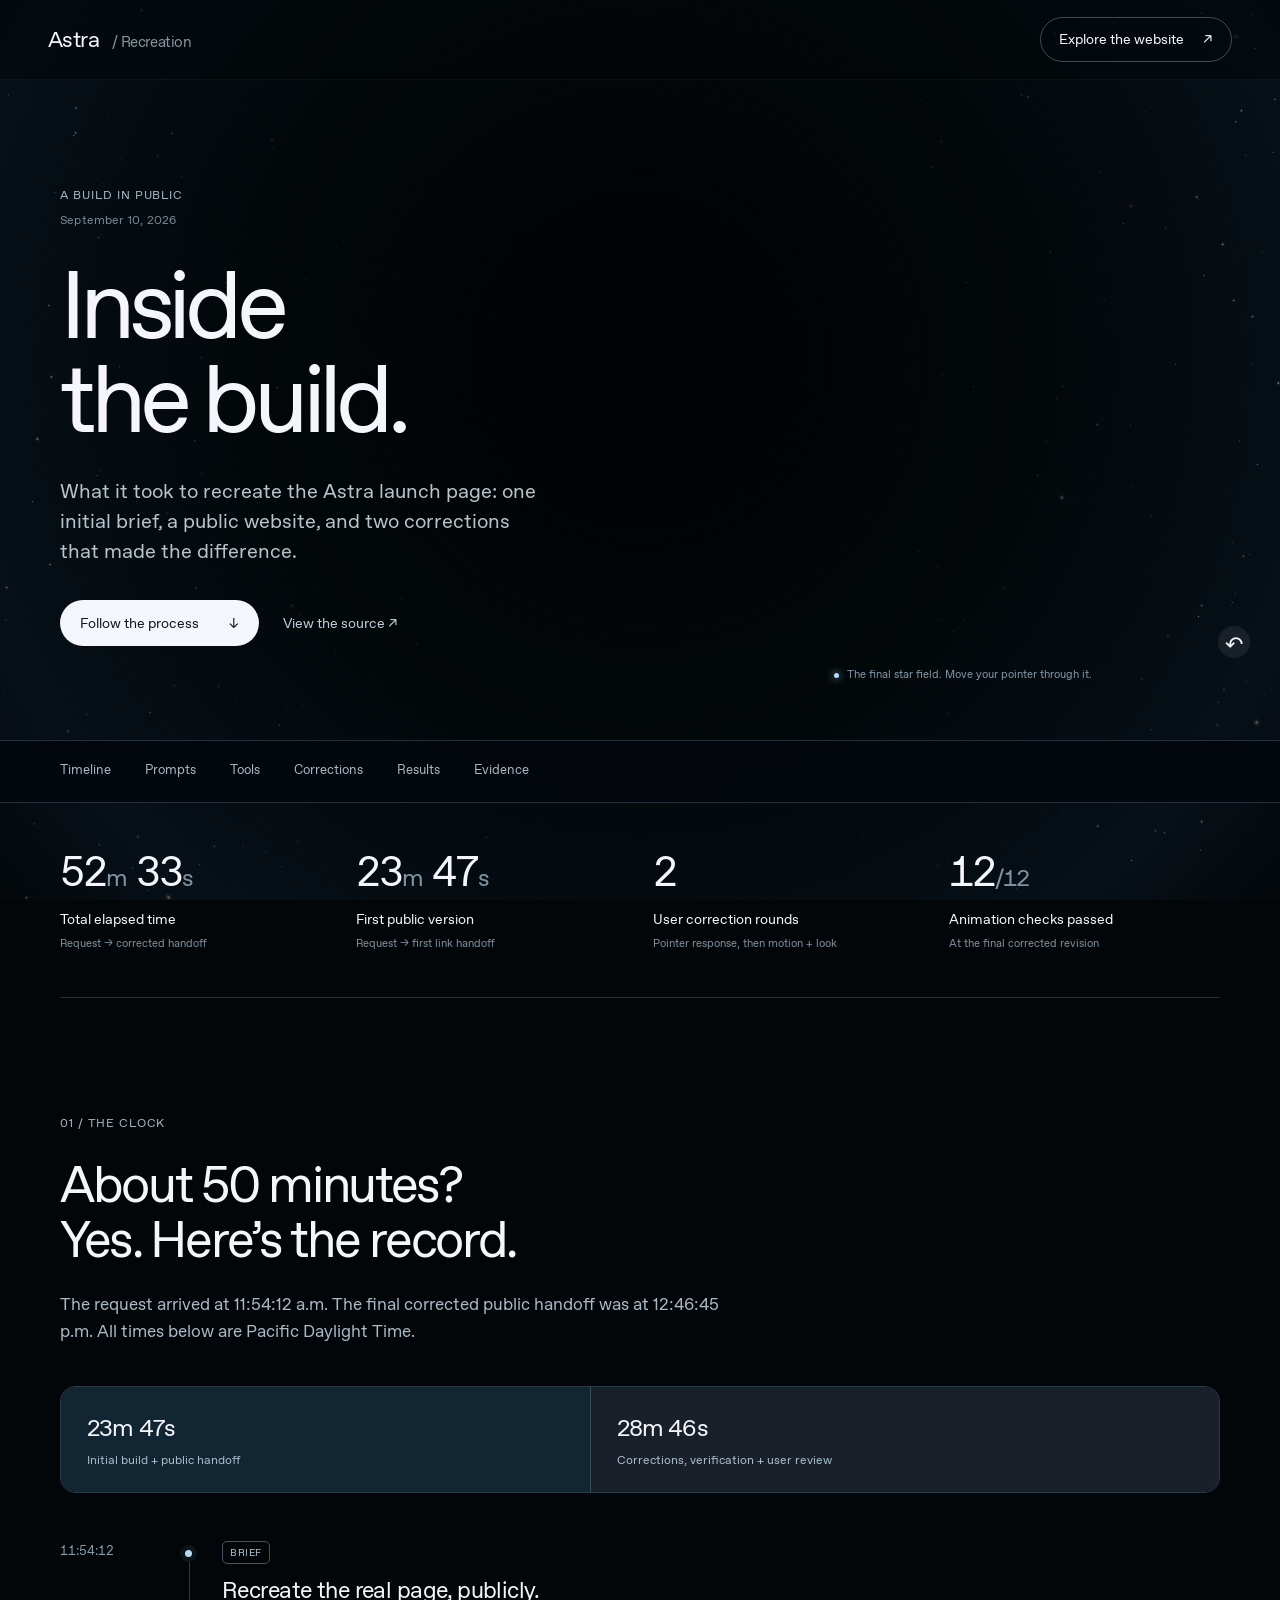
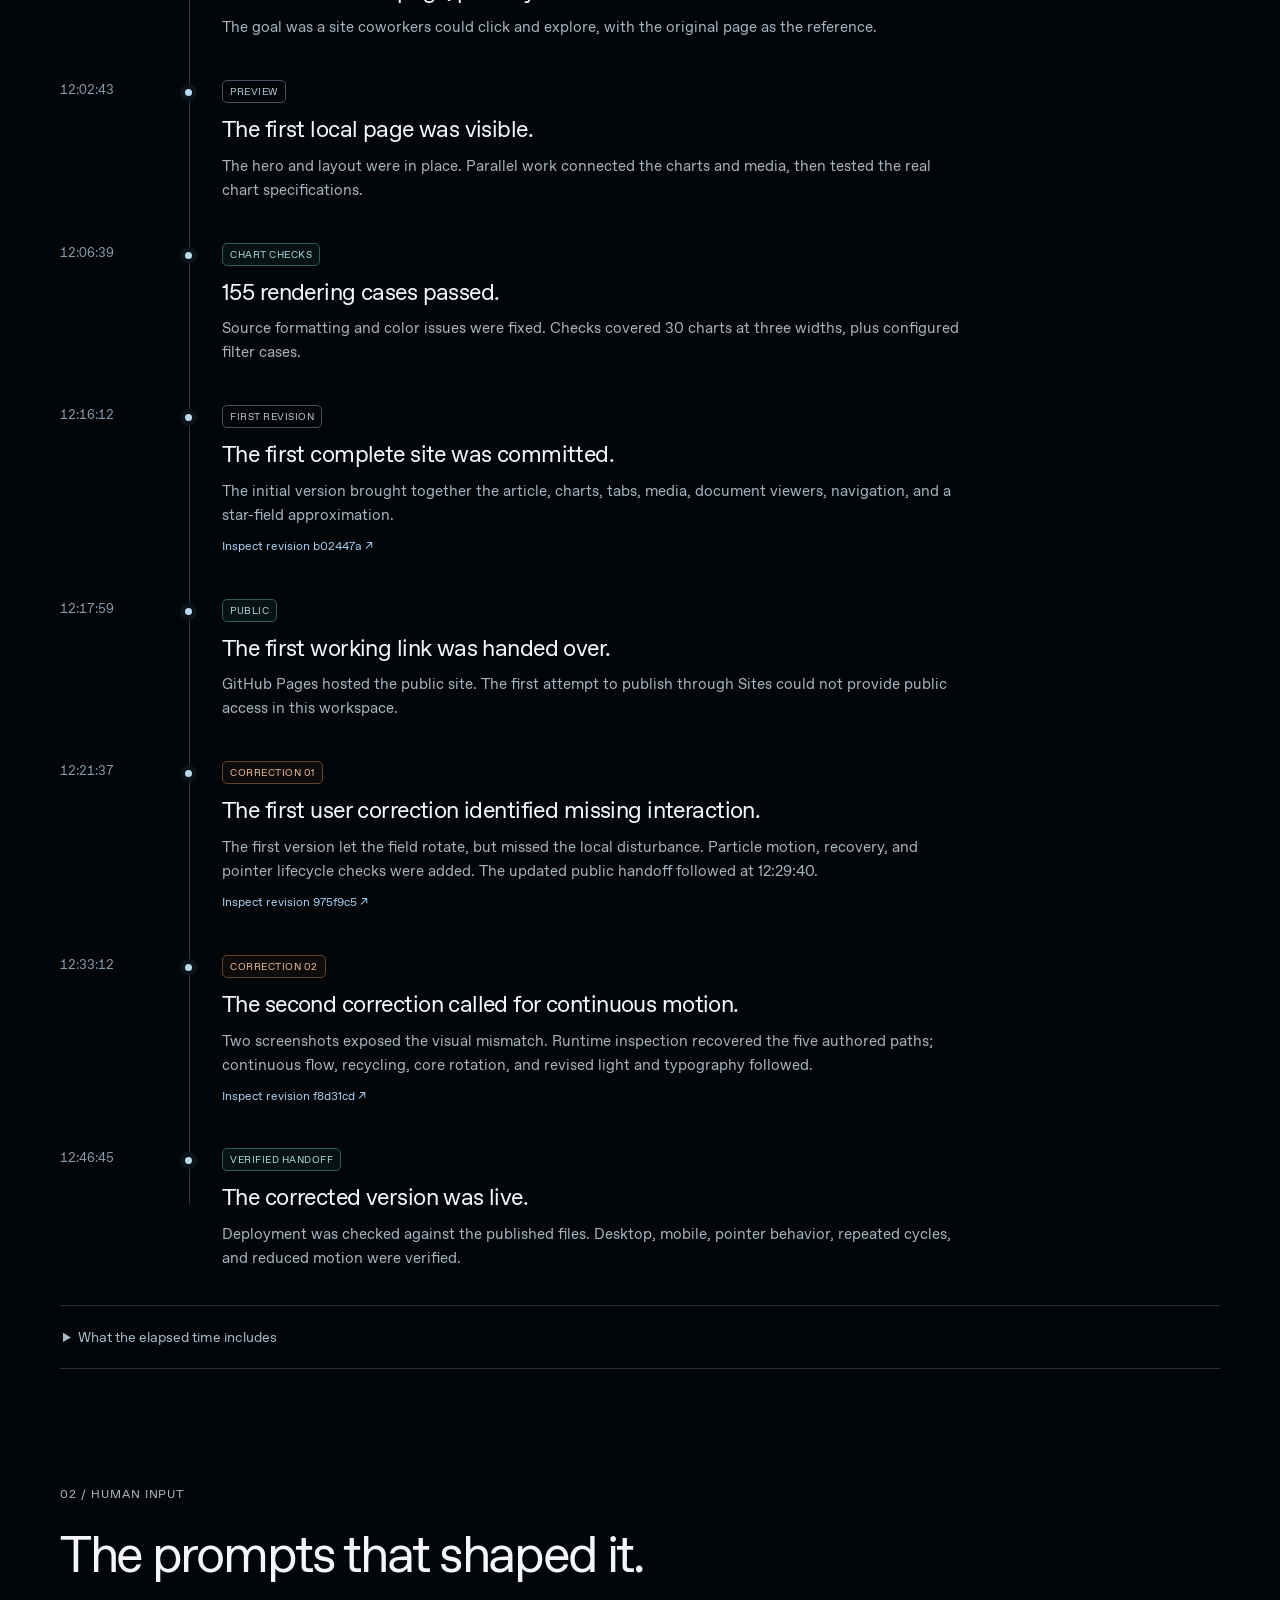
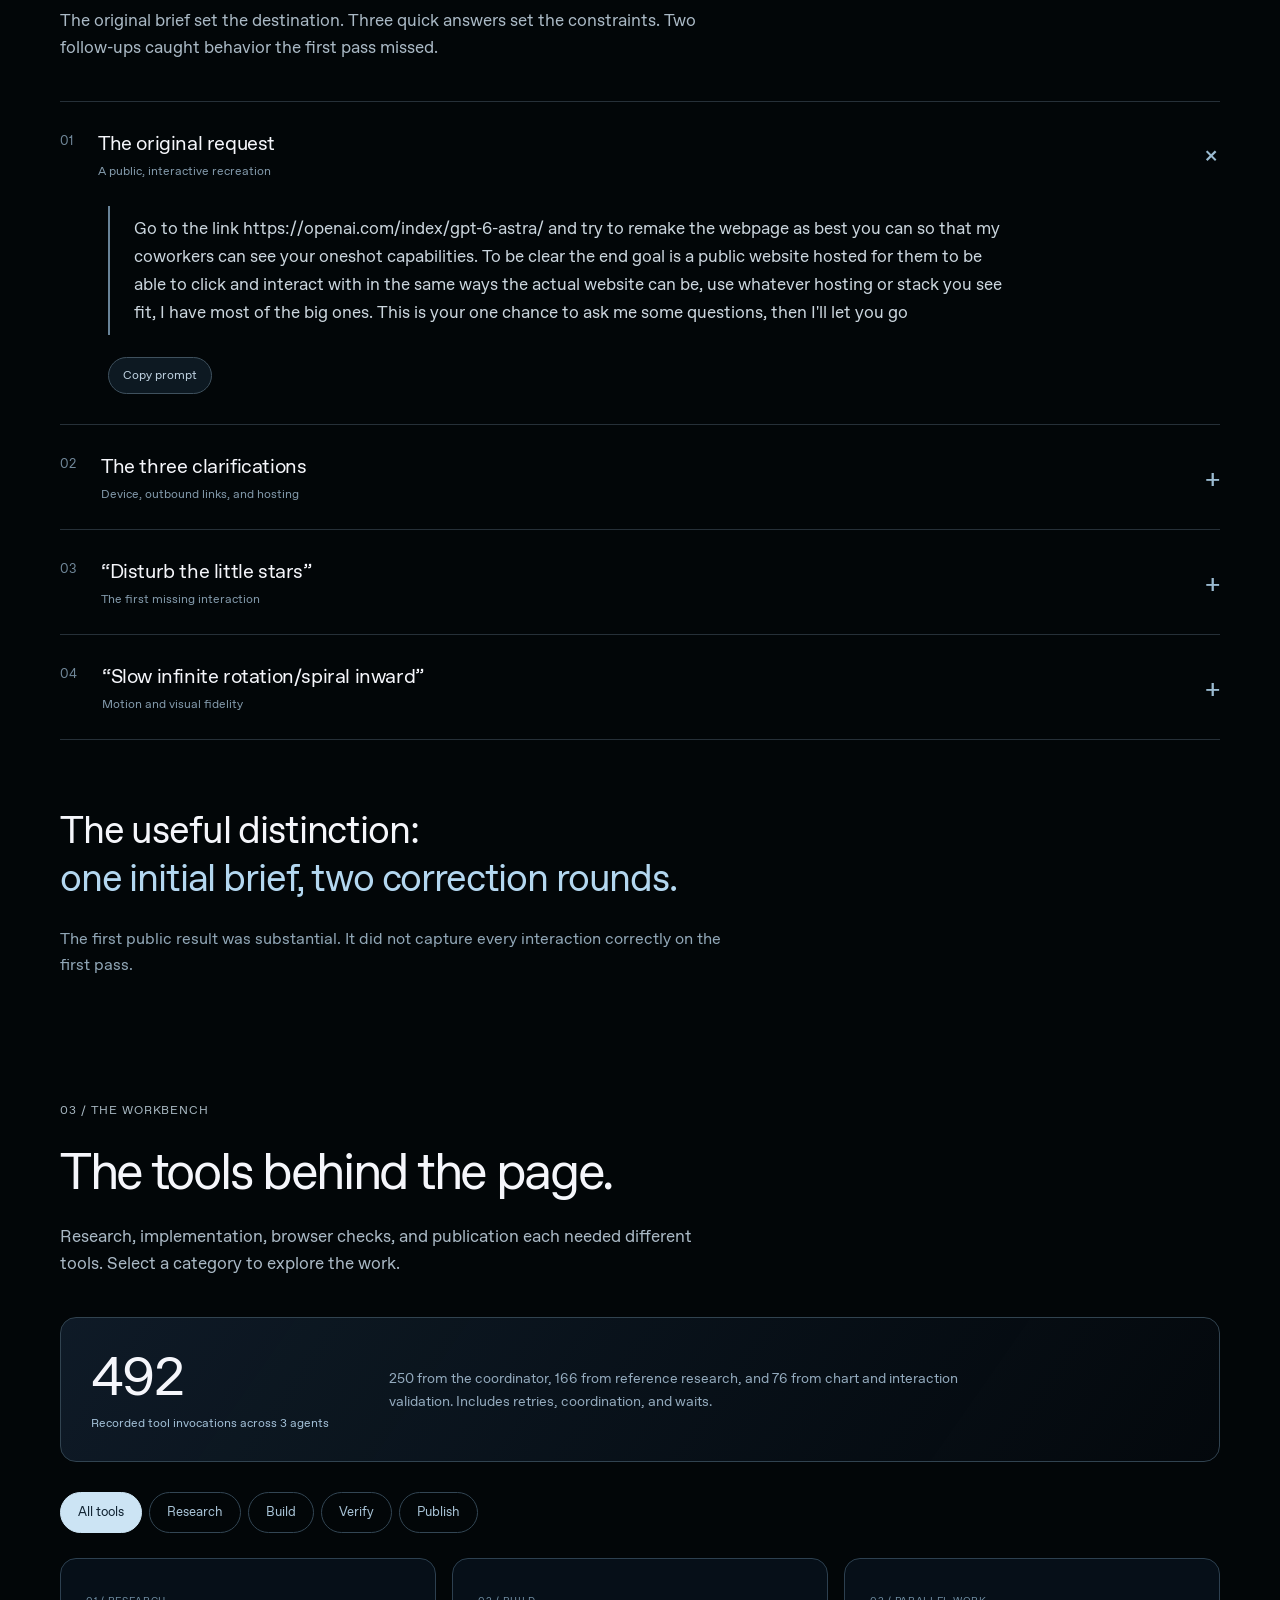
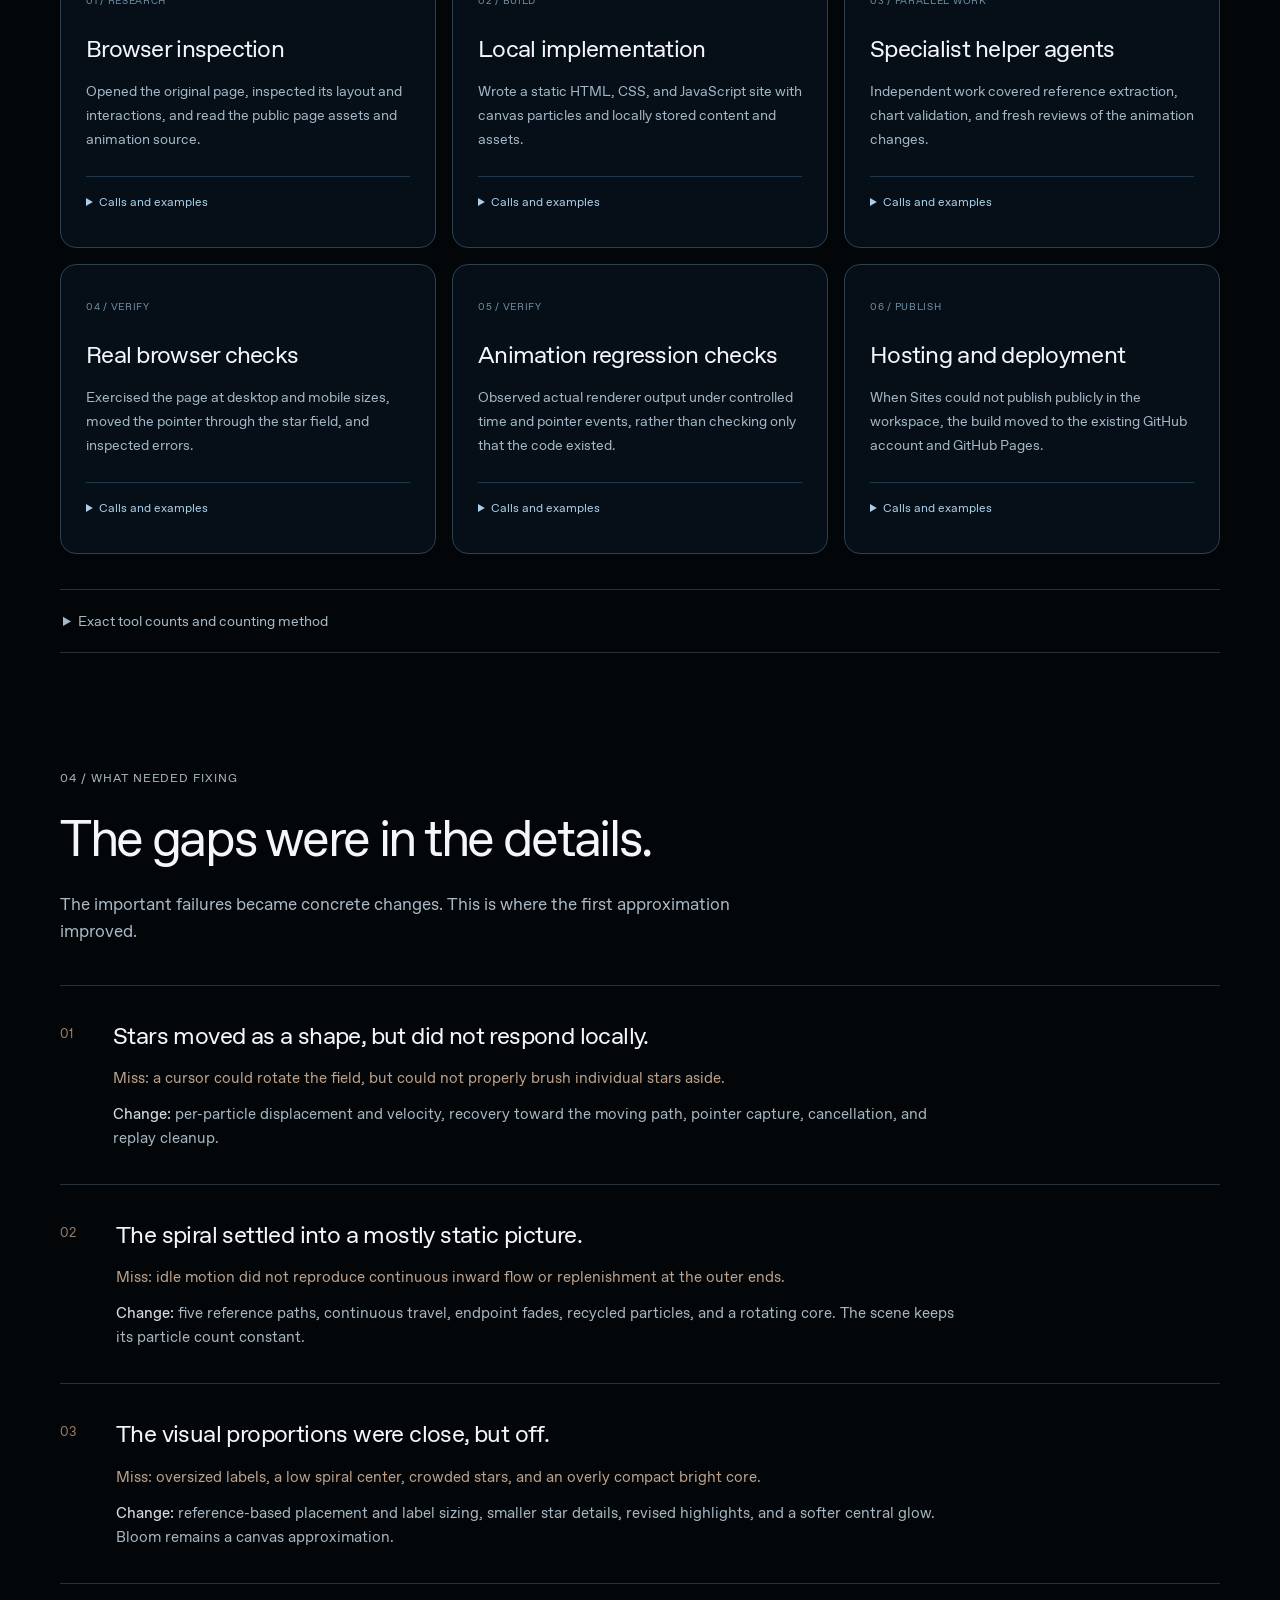
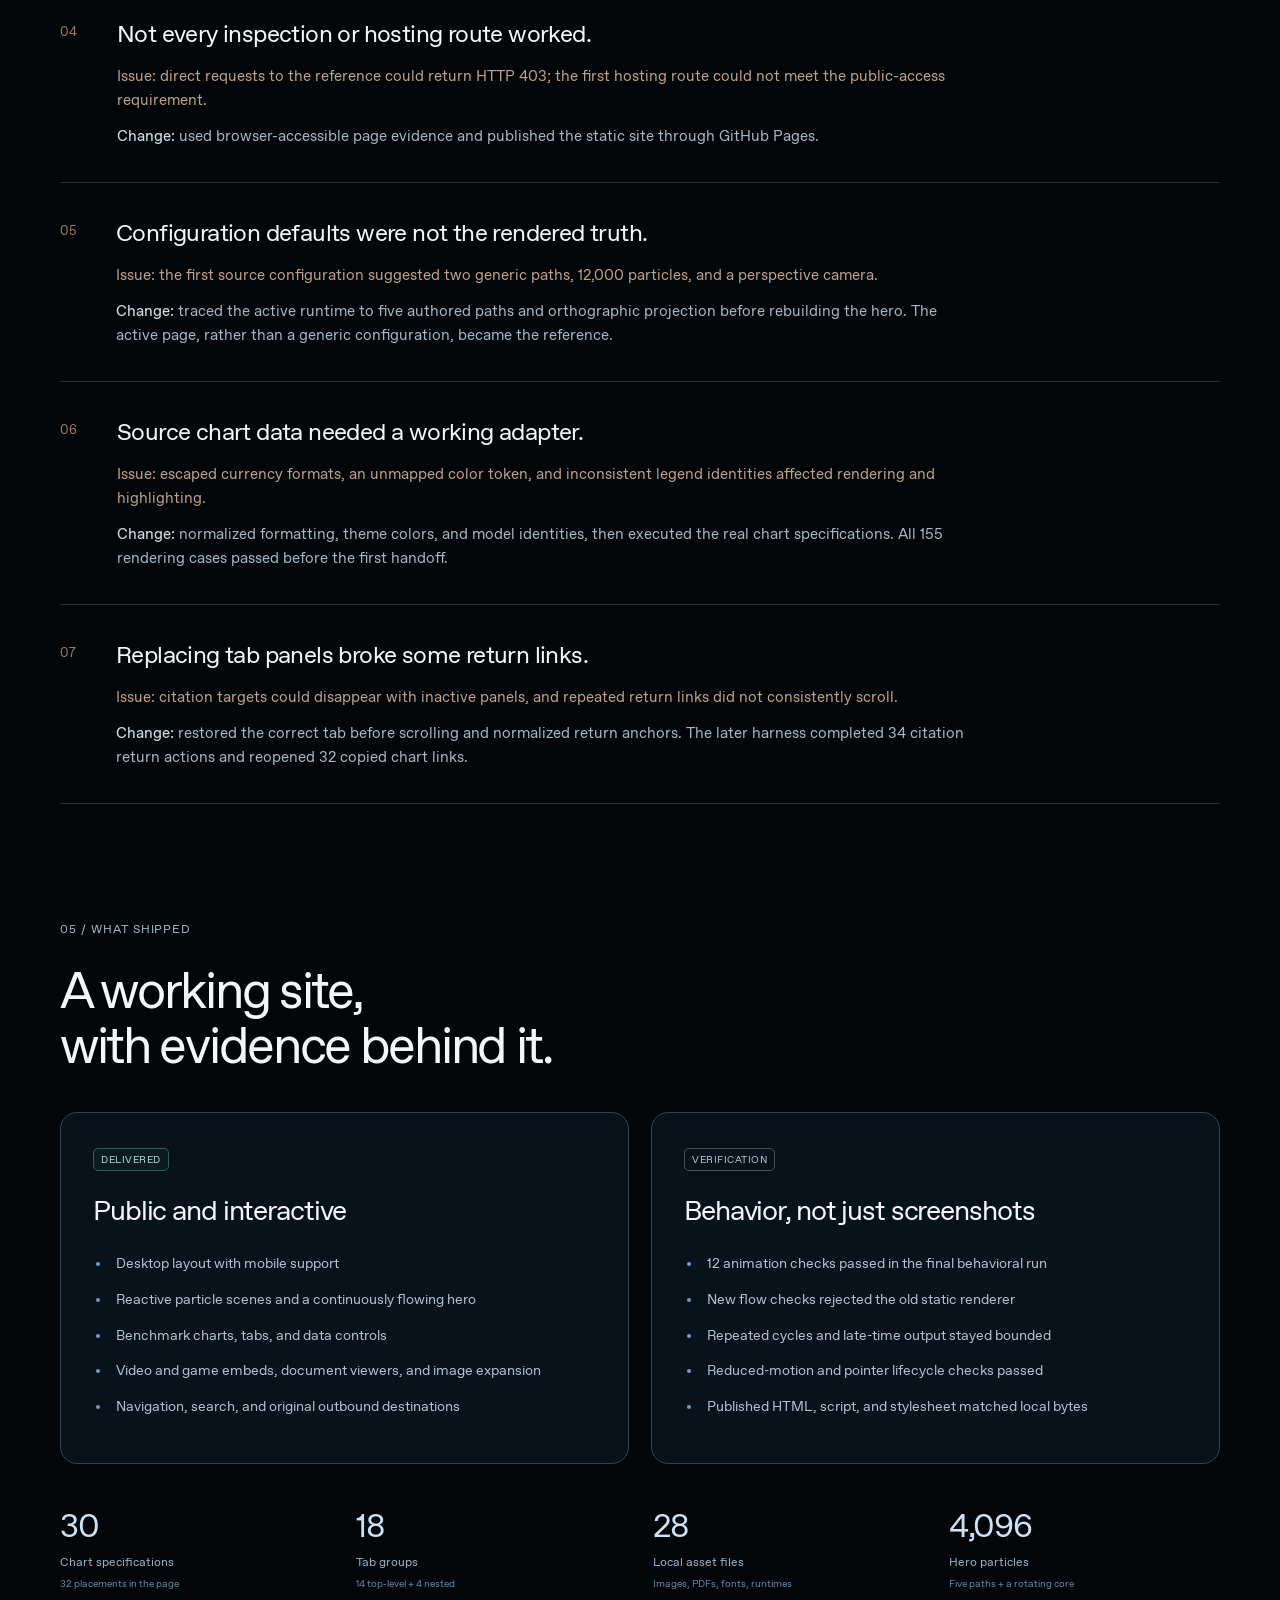
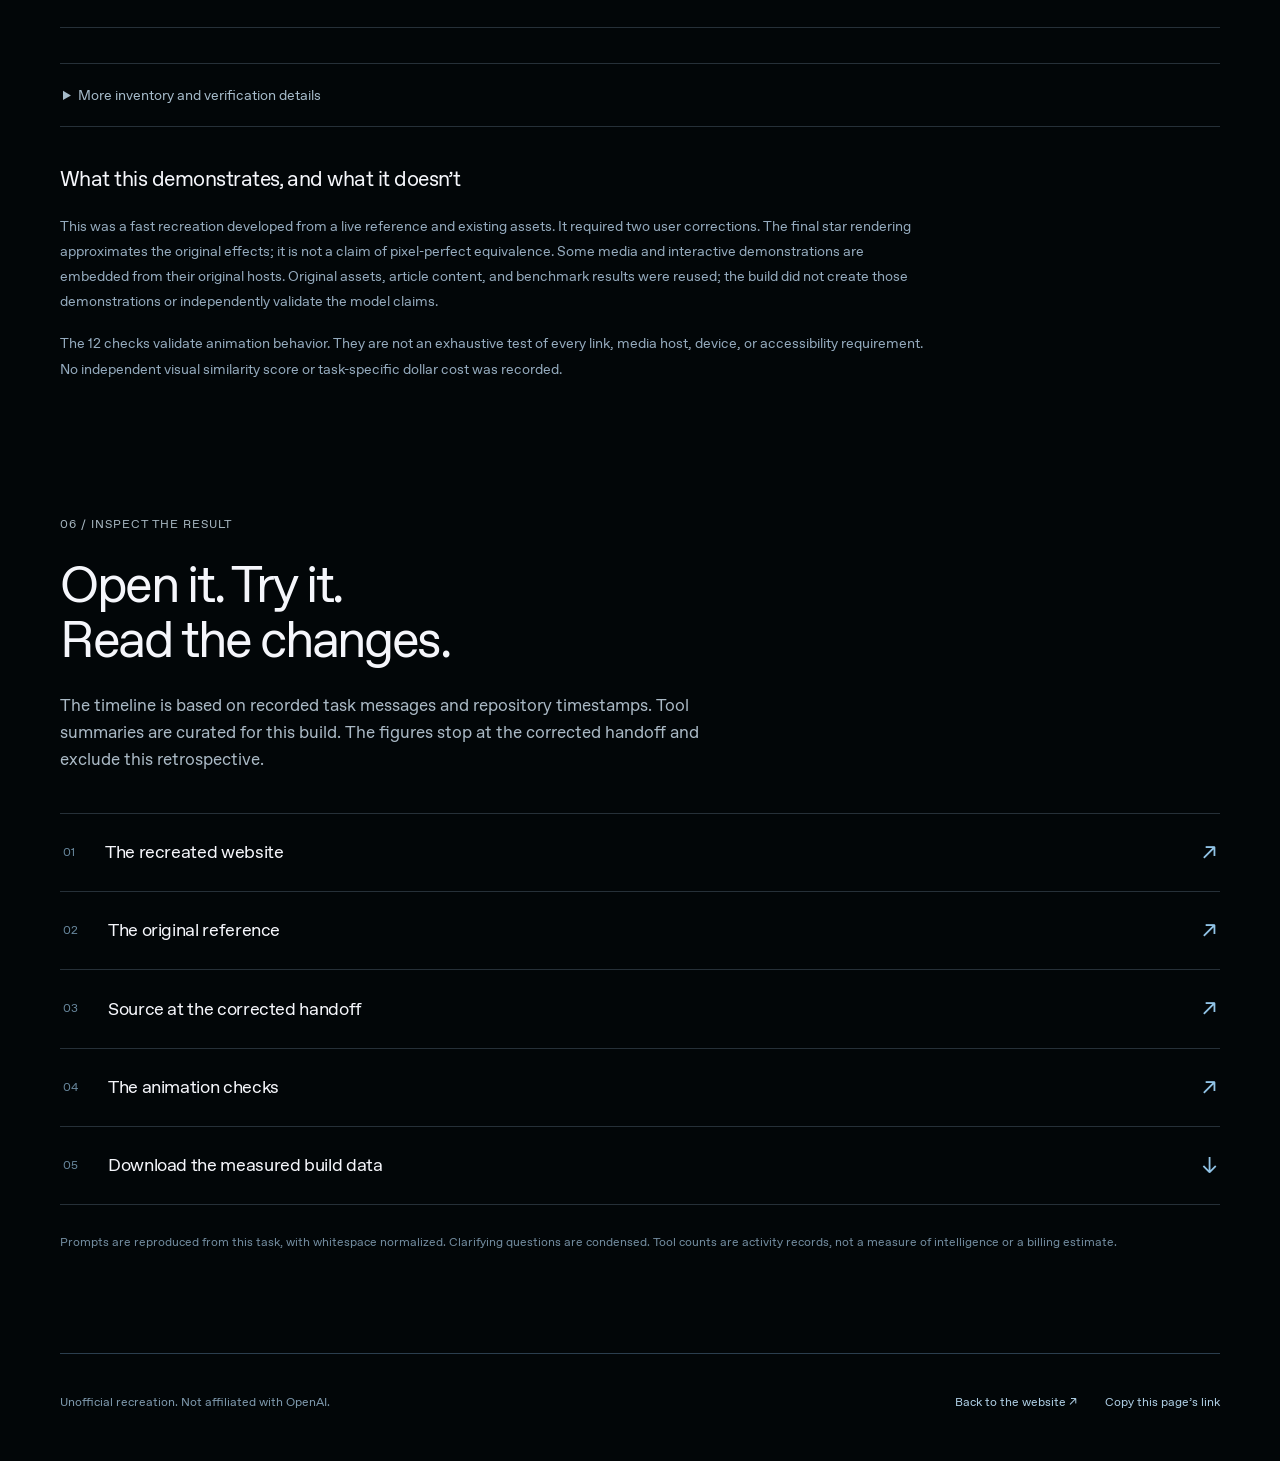
==== build.html @ c244e4e7 "feat: add behind-the-scenes build retrospective" ====
<!doctype html>
<html lang="en">
<head>
  <meta charset="utf-8"><meta name="viewport" content="width=device-width,initial-scale=1">
  <meta name="theme-color" content="#020608"><meta name="robots" content="noindex,nofollow">
  <meta name="description" content="The prompts, tools, corrections, and verified timeline behind the public Astra webpage recreation.">
  <title>Inside the build · Astra recreation</title>
  <link rel="icon" href="data:image/svg+xml,%3Csvg xmlns='http://www.w3.org/2000/svg' viewBox='0 0 64 64'%3E%3Crect width='64' height='64' rx='15' fill='%2304090d'/%3E%3Ctext x='32' y='47' text-anchor='middle' font-size='45' fill='white'%3E6%3C/text%3E%3C/svg%3E">
  <link rel="preload" href="./assets/OpenAISans-Regular.woff2" as="font" type="font/woff2" crossorigin>
  <link rel="stylesheet" href="./build.css?v=1">
  <script src="./starfield.js?v=3" defer></script><script src="./build.js?v=1" defer></script>
</head>
<body>
<a class="skip" href="#overview">Skip to build story</a>
<canvas id="universe" aria-hidden="true"></canvas>
<header class="build-header"><a class="brand" href="./index.html">Astra <span>/ Recreation</span></a><a class="return-link" href="./index.html">Explore the website <span aria-hidden="true">↗</span></a></header>
<main>
  <section class="opening wrap" id="overview" aria-labelledby="title">
    <div class="opening-copy"><p class="eyebrow">A build in public <span>September 10, 2026</span></p><h1 id="title">Inside<br>the build.</h1><p class="lede">What it took to recreate the Astra launch page: one initial brief, a public website, and two corrections that made the difference.</p><div class="hero-actions"><a class="pill" href="#timeline">Follow the process <span aria-hidden="true">↓</span></a><a class="text-link" href="https://github.com/T4JI/astra-page-recreation" target="_blank" rel="noopener">View the source ↗</a></div></div>
    <figure class="live-visual"><canvas id="astra" tabindex="0" role="button" aria-label="Move your pointer to disturb the stars. Drag or use arrow keys to rotate the Astra star field"></canvas><button id="replay" aria-label="Replay spiral field animation">↶</button><figcaption><span class="live-dot" aria-hidden="true"></span>The final star field. Move your pointer through it.</figcaption></figure>
  </section>
  <nav class="chapter-nav" aria-label="Build story sections"><div class="wrap"><a href="#timeline">Timeline</a><a href="#prompts">Prompts</a><a href="#tools">Tools</a><a href="#corrections">Corrections</a><a href="#results">Results</a><a href="#evidence">Evidence</a></div></nav>
  <section class="metrics wrap" aria-label="Build metrics">
    <div><p class="metric">52<span>m</span> 33<span>s</span></p><p>Total elapsed time</p><small>Request → corrected handoff</small></div>
    <div><p class="metric">23<span>m</span> 47<span>s</span></p><p>First public version</p><small>Request → first link handoff</small></div>
    <div><p class="metric">2</p><p>User correction rounds</p><small>Pointer response, then motion + look</small></div>
    <div><p class="metric">12<span>/12</span></p><p>Animation checks passed</p><small>At the final corrected revision</small></div>
  </section>
  <section class="section wrap" id="timeline">
    <div class="section-heading"><p class="eyebrow">01 / The clock</p><h2>About 50 minutes?<br>Yes. Here’s the record.</h2><p>The request arrived at 11:54:12 a.m. The final corrected public handoff was at 12:46:45 p.m. All times below are Pacific Daylight Time.</p></div>
    <div class="duration-strip" aria-label="23 minutes 47 seconds to first handoff, then 28 minutes 46 seconds through both correction rounds"><div class="first-duration"><strong>23m 47s</strong><span>Initial build + public handoff</span></div><div class="correction-duration"><strong>28m 46s</strong><span>Corrections, verification + user review</span></div></div>
    <div class="timeline" id="timeline-events">
      <article><time datetime="2026-09-10T11:54:12-07:00">11:54:12</time><div><span class="tag">Brief</span><h3>Recreate the real page, publicly.</h3><p>The goal was a site coworkers could click and explore, with the original page as the reference.</p></div></article>
      <article><time datetime="2026-09-10T12:02:43-07:00">12:02:43</time><div><span class="tag">Preview</span><h3>The first local page was visible.</h3><p>The hero and layout were in place. Parallel work connected the charts and media, then tested the real chart specifications.</p></div></article>
      <article><time datetime="2026-09-10T12:06:39-07:00">12:06:39</time><div><span class="tag success">Chart checks</span><h3>155 rendering cases passed.</h3><p>Source formatting and color issues were fixed. Checks covered 30 charts at three widths, plus configured filter cases.</p></div></article>
      <article><time datetime="2026-09-10T12:16:12-07:00">12:16:12</time><div><span class="tag">First revision</span><h3>The first complete site was committed.</h3><p>The initial version brought together the article, charts, tabs, media, document viewers, navigation, and a star-field approximation.</p><a href="https://github.com/T4JI/astra-page-recreation/commit/b02447a" target="_blank" rel="noopener">Inspect revision b02447a ↗</a></div></article>
      <article><time datetime="2026-09-10T12:17:59-07:00">12:17:59</time><div><span class="tag success">Public</span><h3>The first working link was handed over.</h3><p>GitHub Pages hosted the public site. The first attempt to publish through Sites could not provide public access in this workspace.</p></div></article>
      <article><time datetime="2026-09-10T12:21:37-07:00">12:21:37</time><div><span class="tag correction">Correction 01</span><h3>The first user correction identified missing interaction.</h3><p>The first version let the field rotate, but missed the local disturbance. Particle motion, recovery, and pointer lifecycle checks were added. The updated public handoff followed at 12:29:40.</p><a href="https://github.com/T4JI/astra-page-recreation/commit/975f9c5" target="_blank" rel="noopener">Inspect revision 975f9c5 ↗</a></div></article>
      <article><time datetime="2026-09-10T12:33:12-07:00">12:33:12</time><div><span class="tag correction">Correction 02</span><h3>The second correction called for continuous motion.</h3><p>Two screenshots exposed the visual mismatch. Runtime inspection recovered the five authored paths; continuous flow, recycling, core rotation, and revised light and typography followed.</p><a href="https://github.com/T4JI/astra-page-recreation/commit/f8d31cd" target="_blank" rel="noopener">Inspect revision f8d31cd ↗</a></div></article>
      <article><time datetime="2026-09-10T12:46:45-07:00">12:46:45</time><div><span class="tag success">Verified handoff</span><h3>The corrected version was live.</h3><p>Deployment was checked against the published files. Desktop, mobile, pointer behavior, repeated cycles, and reduced motion were verified.</p></div></article>
    </div>
    <details class="method"><summary>What the elapsed time includes</summary><p>This is wall-clock time, including research, tool execution, review, deployment, and time between user messages. It is not uninterrupted model compute time. The task itself was created at 11:52:20 a.m.; measuring from task creation gives 54m 25s. This page uses the recorded user request as the start and excludes the work of creating this retrospective.</p></details>
  </section>
  <section class="section wrap" id="prompts">
    <div class="section-heading"><p class="eyebrow">02 / Human input</p><h2>The prompts that shaped it.</h2><p>The original brief set the destination. Three quick answers set the constraints. Two follow-ups caught behavior the first pass missed.</p></div>
    <div class="prompt-log">
      <details open><summary><span class="prompt-number">01</span><span><strong>The original request</strong><small>A public, interactive recreation</small></span><span class="expand" aria-hidden="true">+</span></summary><div class="prompt-body"><blockquote id="original-prompt">Go to the link https://openai.com/index/gpt-6-astra/ and try to remake the webpage as best you can so that my coworkers can see your oneshot capabilities. To be clear the end goal is a public website hosted for them to be able to click and interact with in the same ways the actual website can be, use whatever hosting or stack you see fit, I have most of the big ones. This is your one chance to ask me some questions, then I'll let you go</blockquote><button class="copy-button" data-copy="original-prompt">Copy prompt</button></div></details>
      <details><summary><span class="prompt-number">02</span><span><strong>The three clarifications</strong><small>Device, outbound links, and hosting</small></span><span class="expand" aria-hidden="true">+</span></summary><div class="prompt-body"><dl class="decisions"><div><dt>Which screen size matters most?</dt><dd>Desktop first, with mobile support.</dd></div><div><dt>What should links and actions leaving the page do?</dt><dd>Open the real destinations; recreate interactions on this page.</dd></div><div><dt>Any constraints on hosting or attribution?</dt><dd>Use the defaults: a free hosted URL, no custom domain, and a small “Unofficial recreation” note.</dd></div></dl><p class="fine">Questions and answers condensed for readability.</p></div></details>
      <details><summary><span class="prompt-number">03</span><span><strong>“Disturb the little stars”</strong><small>The first missing interaction</small></span><span class="expand" aria-hidden="true">+</span></summary><div class="prompt-body"><blockquote>Good, but you forgot that you can mess around and like disturb the little stars on the actual website</blockquote><p>The correction exposed a gap between a moving image and individual particles that react to a cursor.</p></div></details>
      <details><summary><span class="prompt-number">04</span><span><strong>“Slow infinite rotation/spiral inward”</strong><small>Motion and visual fidelity</small></span><span class="expand" aria-hidden="true">+</span></summary><div class="prompt-body"><blockquote>you also for got the slow infinite rotation/spiral inward and generation from the edges that the real webpage has, also the general look of the real website vs yours is just a bit off, look at first (og website) vs second pic (yours)</blockquote><p>Two comparison screenshots made the mismatch concrete: density, light, placement, and the missing perpetual motion.</p></div></details>
    </div>
    <aside class="pullquote">The useful distinction:<br><span>one initial brief, two correction rounds.</span><p>The first public result was substantial. It did not capture every interaction correctly on the first pass.</p></aside>
  </section>
  <section class="section wrap" id="tools">
    <div class="section-heading"><p class="eyebrow">03 / The workbench</p><h2>The tools behind the page.</h2><p>Research, implementation, browser checks, and publication each needed different tools. Select a category to explore the work.</p></div>
    <div class="tool-overview"><div><strong id="tool-count">492</strong><span>Recorded tool invocations across 3 agents</span></div><p id="tool-count-note">250 from the coordinator, 166 from reference research, and 76 from chart and interaction validation. Includes retries, coordination, and waits.</p></div>
    <div class="filter-row" role="group" aria-label="Filter tools"><button data-filter="all" aria-pressed="true">All tools</button><button data-filter="research" aria-pressed="false">Research</button><button data-filter="build" aria-pressed="false">Build</button><button data-filter="verify" aria-pressed="false">Verify</button><button data-filter="publish" aria-pressed="false">Publish</button></div>
    <div class="tool-grid">
      <article class="tool-card" data-category="research"><span class="tool-index">01 / Research</span><h3>Browser inspection</h3><p>Opened the original page, inspected its layout and interactions, and read the public page assets and animation source.</p><details><summary>Calls and examples</summary><code>mcp__cua_repl.js</code><p>Browser tabs, DOM snapshots, screenshots, read-only page inspection, and browser debugging commands.</p><p class="outcome">Result: authored spiral paths, motion rules, typography, and reference content.</p></details></article>
      <article class="tool-card" data-category="build"><span class="tool-index">02 / Build</span><h3>Local implementation</h3><p>Wrote a static HTML, CSS, and JavaScript site with canvas particles and locally stored content and assets.</p><details><summary>Calls and examples</summary><code>functions.exec · exec_command · apply_patch</code><p>Read files, prepared article and chart data, edited the site, started local previews, and ran validation commands.</p><p class="outcome">Result: a repository that GitHub Pages could serve directly.</p></details></article>
      <article class="tool-card" data-category="research verify"><span class="tool-index">03 / Parallel work</span><h3>Specialist helper agents</h3><p>Independent work covered reference extraction, chart validation, and fresh reviews of the animation changes.</p><details><summary>Calls and examples</summary><code>collaboration.spawn_agent · followup_task · send_message</code><p>Tasks were bounded and assigned in parallel. Findings were checked against the repository and public page.</p><p class="outcome">Result: reference evidence and an independent review before publication.</p></details></article>
      <article class="tool-card" data-category="verify"><span class="tool-index">04 / Verify</span><h3>Real browser checks</h3><p>Exercised the page at desktop and mobile sizes, moved the pointer through the star field, and inspected errors.</p><details><summary>Calls and examples</summary><code>screenshots · DOM reads · CDP input</code><p>Examples include mouse events, responsive viewport changes, and reloading the published page without stale cached files.</p><p class="outcome">Result: a 390 × 844 mobile check with no horizontal overflow, plus desktop and pointer checks.</p></details></article>
      <article class="tool-card" data-category="verify"><span class="tool-index">05 / Verify</span><h3>Animation regression checks</h3><p>Observed actual renderer output under controlled time and pointer events, rather than checking only that the code existed.</p><details><summary>Calls and examples</summary><code>node --test tests/starfield.test.cjs</code><p>Covered local disturbance, settling, pointer cancellation, replay, reduced motion, inward flow, faded recycling, late-time stability, and equal motion across refresh rates.</p><p class="outcome">Result: 12 passing checks; the new flow checks failed against the previous static version.</p></details></article>
      <article class="tool-card" data-category="publish"><span class="tool-index">06 / Publish</span><h3>Hosting and deployment</h3><p>When Sites could not publish publicly in the workspace, the build moved to the existing GitHub account and GitHub Pages.</p><details><summary>Calls and examples</summary><code>Sites publishing · git · gh api</code><p>Created the public repository, pushed the site, checked the Pages build status, and compared live files with the local version.</p><p class="outcome">Result: a public URL coworkers could open without a workspace login.</p></details></article>
    </div>
    <p id="filter-status" class="sr-only" aria-live="polite"></p>
    <details class="method" id="tool-method"><summary>Exact tool counts and counting method</summary><div id="tool-count-details"><table><caption>By stage</caption><thead><tr><th scope="col">Activity</th><th scope="col">Calls</th></tr></thead><tbody><tr><th scope="row">Initial build</th><td>259</td></tr><tr><th scope="row">Pointer correction</th><td>83</td></tr><tr><th scope="row">Flow and visual correction</th><td>150</td></tr></tbody></table><table><caption>By tool category</caption><thead><tr><th scope="col">Activity</th><th scope="col">Calls</th></tr></thead><tbody><tr><th scope="row">Orchestration runs</th><td>210</td></tr><tr><th scope="row">Browser tools</th><td>192</td></tr><tr><th scope="row">Agent coordination</th><td>84</td></tr><tr><th scope="row">Wait and sleep</th><td>5</td></tr><tr><th scope="row">User clarification</th><td>1</td></tr></tbody></table><p>Browser tools comprise 191 automation calls and one browser-session reset. The three-agent total includes 210 orchestration calls, which can each invoke several underlying tools.</p><p>Within those orchestration calls, the records show <strong>261 command executions</strong> and <strong>10 patch operations</strong>. These are nested activity counts, not extra calls to add to 492.</p><details class="exact-calls"><summary>Tool names and counts for each agent</summary><table><caption>Coordinator and implementation</caption><thead><tr><th scope="col">Activity</th><th scope="col">Calls</th></tr></thead><tbody><tr><th scope="row">functions.request_user_input_async</th><td>1</td></tr><tr><th scope="row">functions.exec</th><td>117</td></tr><tr><th scope="row">collaboration.spawn_agent</th><td>2</td></tr><tr><th scope="row">mcp__cua_repl.js</th><td>91</td></tr><tr><th scope="row">collaboration.send_message</th><td>20</td></tr><tr><th scope="row">functions.wait</th><td>1</td></tr><tr><th scope="row">collaboration.followup_task</th><td>12</td></tr><tr><th scope="row">mcp__cua_repl.js_reset</th><td>1</td></tr><tr><th scope="row">clock.sleep</th><td>3</td></tr><tr><th scope="row">collaboration.wait_agent</th><td>2</td></tr></tbody></table><table><caption>Reference research</caption><thead><tr><th scope="col">Activity</th><th scope="col">Calls</th></tr></thead><tbody><tr><th scope="row">functions.exec</th><td>39</td></tr><tr><th scope="row">mcp__cua_repl.js</th><td>100</td></tr><tr><th scope="row">collaboration.send_message</th><td>26</td></tr><tr><th scope="row">clock.sleep</th><td>1</td></tr></tbody></table><table><caption>Chart and interaction validation</caption><thead><tr><th scope="col">Activity</th><th scope="col">Calls</th></tr></thead><tbody><tr><th scope="row">functions.exec</th><td>54</td></tr><tr><th scope="row">collaboration.send_message</th><td>22</td></tr></tbody></table></details><p>Counted once per unique recorded call ID across the coordinator and its two specialist sessions, from the initial request through the final corrected handoff. Returned outputs and duplicated log representations are not counted again. A browser call can contain several clicks, reads, or screenshots; these are not counts of individual clicks, HTTP requests, model turns, or credits.</p></div></details>
  </section>
  <section class="section wrap" id="corrections">
    <div class="section-heading"><p class="eyebrow">04 / What needed fixing</p><h2>The gaps were in the details.</h2><p>The important failures became concrete changes. This is where the first approximation improved.</p></div>
    <div class="fix-list">
      <article><span>01</span><div><h3>Stars moved as a shape, but did not respond locally.</h3><p class="problem">Miss: a cursor could rotate the field, but could not properly brush individual stars aside.</p><p><strong>Change:</strong> per-particle displacement and velocity, recovery toward the moving path, pointer capture, cancellation, and replay cleanup.</p></div></article>
      <article><span>02</span><div><h3>The spiral settled into a mostly static picture.</h3><p class="problem">Miss: idle motion did not reproduce continuous inward flow or replenishment at the outer ends.</p><p><strong>Change:</strong> five reference paths, continuous travel, endpoint fades, recycled particles, and a rotating core. The scene keeps its particle count constant.</p></div></article>
      <article><span>03</span><div><h3>The visual proportions were close, but off.</h3><p class="problem">Miss: oversized labels, a low spiral center, crowded stars, and an overly compact bright core.</p><p><strong>Change:</strong> reference-based placement and label sizing, smaller star details, revised highlights, and a softer central glow. Bloom remains a canvas approximation.</p></div></article>
      <article><span>04</span><div><h3>Not every inspection or hosting route worked.</h3><p class="problem">Issue: direct requests to the reference could return HTTP 403; the first hosting route could not meet the public-access requirement.</p><p><strong>Change:</strong> used browser-accessible page evidence and published the static site through GitHub Pages.</p></div></article>
      <article><span>05</span><div><h3>Configuration defaults were not the rendered truth.</h3><p class="problem">Issue: the first source configuration suggested two generic paths, 12,000 particles, and a perspective camera.</p><p><strong>Change:</strong> traced the active runtime to five authored paths and orthographic projection before rebuilding the hero. The active page, rather than a generic configuration, became the reference.</p></div></article>
      <article><span>06</span><div><h3>Source chart data needed a working adapter.</h3><p class="problem">Issue: escaped currency formats, an unmapped color token, and inconsistent legend identities affected rendering and highlighting.</p><p><strong>Change:</strong> normalized formatting, theme colors, and model identities, then executed the real chart specifications. All 155 rendering cases passed before the first handoff.</p></div></article>
      <article><span>07</span><div><h3>Replacing tab panels broke some return links.</h3><p class="problem">Issue: citation targets could disappear with inactive panels, and repeated return links did not consistently scroll.</p><p><strong>Change:</strong> restored the correct tab before scrolling and normalized return anchors. The later harness completed 34 citation return actions and reopened 32 copied chart links.</p></div></article>
    </div>
  </section>
  <section class="section wrap" id="results">
    <div class="section-heading"><p class="eyebrow">05 / What shipped</p><h2>A working site,<br>with evidence behind it.</h2></div>
    <div class="results-grid"><article><span class="tag success">Delivered</span><h3>Public and interactive</h3><ul><li>Desktop layout with mobile support</li><li>Reactive particle scenes and a continuously flowing hero</li><li>Benchmark charts, tabs, and data controls</li><li>Video and game embeds, document viewers, and image expansion</li><li>Navigation, search, and original outbound destinations</li></ul></article><article><span class="tag">Verification</span><h3>Behavior, not just screenshots</h3><ul><li>12 animation checks passed in the final behavioral run</li><li>New flow checks rejected the old static renderer</li><li>Repeated cycles and late-time output stayed bounded</li><li>Reduced-motion and pointer lifecycle checks passed</li><li>Published HTML, script, and stylesheet matched local bytes</li></ul></article></div>
    <div class="artifact-metrics" id="artifact-metrics"><div><strong>30</strong><span>Chart specifications</span><small>32 placements in the page</small></div><div><strong>18</strong><span>Tab groups</span><small>14 top-level + 4 nested</small></div><div><strong>28</strong><span>Local asset files</span><small>Images, PDFs, fonts, runtimes</small></div><div><strong>4,096</strong><span>Hero particles</span><small>Five paths + a rotating core</small></div></div>
    <details class="method"><summary>More inventory and verification details</summary><p>At revision <a href="https://github.com/T4JI/astra-page-recreation/tree/f8d31cda38dcda10b06b98b539817dd04013fb9a" target="_blank" rel="noopener">f8d31cd</a>, the site comprised eight application source files and five JSON content files. It used 19 distinct video sources, six PDF sources, two externally hosted interactive demos, nine benchmark tables, and three particle scenes.</p><table><caption>Checks recorded during the build</caption><thead><tr><th scope="col">Check and scope</th><th scope="col">Result</th></tr></thead><tbody><tr><th scope="row">Chart rendering: 30 charts × 3 widths + 65 filter cases</th><td>155 passed</td></tr><tr><th scope="row">Tab state, panel association, errors, local paths</th><td>63 views traversed</td></tr><tr><th scope="row">Copied chart links restored the intended placement</th><td>32 passed</td></tr><tr><th scope="row">Citation return action and scroll checks</th><td>34 passed</td></tr><tr><th scope="row">Local references under the GitHub Pages subpath</th><td>38 passed</td></tr><tr><th scope="row">Animation behavior with controlled time and input</th><td>12 passed</td></tr></tbody></table><p>These are separate checks at different stages, not one combined test suite. The chart run compiled and rendered real specifications at widths 360, 560, and 1,000; filter cases used width 560. Citation checks verify the action path, not the exact pixel location of every destination.</p><p>The stack is static HTML, CSS, and JavaScript; Canvas 2D particles; Vega and Vega-Lite charts; PDF.js document previews; and video/game embeds. Node’s test runner and JSDOM supported automated checks. Real browser review covered layout and interaction.</p></details>
    <div class="limitations"><h3>What this demonstrates, and what it doesn’t</h3><p>This was a fast recreation developed from a live reference and existing assets. It required two user corrections. The final star rendering approximates the original effects; it is not a claim of pixel-perfect equivalence. Some media and interactive demonstrations are embedded from their original hosts. Original assets, article content, and benchmark results were reused; the build did not create those demonstrations or independently validate the model claims.</p><p>The 12 checks validate animation behavior. They are not an exhaustive test of every link, media host, device, or accessibility requirement. No independent visual similarity score or task-specific dollar cost was recorded.</p></div>
  </section>
  <section class="section wrap" id="evidence">
    <div class="section-heading"><p class="eyebrow">06 / Inspect the result</p><h2>Open it. Try it.<br>Read the changes.</h2><p>The timeline is based on recorded task messages and repository timestamps. Tool summaries are curated for this build. The figures stop at the corrected handoff and exclude this retrospective.</p></div>
    <div class="evidence-links"><a href="./index.html"><span>01</span><strong>The recreated website</strong><span aria-hidden="true">↗</span></a><a href="https://openai.com/index/gpt-6-astra/" target="_blank" rel="noopener"><span>02</span><strong>The original reference</strong><span aria-hidden="true">↗</span></a><a href="https://github.com/T4JI/astra-page-recreation/tree/f8d31cda38dcda10b06b98b539817dd04013fb9a" target="_blank" rel="noopener"><span>03</span><strong>Source at the corrected handoff</strong><span aria-hidden="true">↗</span></a><a href="https://github.com/T4JI/astra-page-recreation/blob/f8d31cda38dcda10b06b98b539817dd04013fb9a/tests/starfield.test.cjs" target="_blank" rel="noopener"><span>04</span><strong>The animation checks</strong><span aria-hidden="true">↗</span></a><a href="./build-data.json" download><span>05</span><strong>Download the measured build data</strong><span aria-hidden="true">↓</span></a></div>
    <p class="fine">Prompts are reproduced from this task, with whitespace normalized. Clarifying questions are condensed. Tool counts are activity records, not a measure of intelligence or a billing estimate.</p>
  </section>
</main>
<footer class="wrap build-footer"><p>Unofficial recreation. Not affiliated with OpenAI.</p><div><a href="./index.html">Back to the website ↗</a><button id="share-story">Copy this page’s link</button></div><p class="sr-only" id="copy-status" aria-live="polite"></p></footer>
</body>
</html>
---- build.css ----
@font-face{font-family:OpenAI;src:url('./assets/OpenAISans-Regular.woff2') format('woff2');font-weight:400;font-display:swap}@font-face{font-family:OpenAI;src:url('./assets/OpenAISans-Medium.woff2') format('woff2');font-weight:500;font-display:swap}
:root{font-family:OpenAI,Arial,sans-serif;color:#f5f6fb;background:#020608;color-scheme:dark;--muted:#a3afb8;--line:#263038;--blue:#a9d9fc;--amber:#ffbc85;font-synthesis:none}*{box-sizing:border-box}html{scroll-behavior:smooth;scroll-padding-top:145px}body{margin:0;overflow-x:hidden;font-size:16px;line-height:1.6}a{color:inherit;text-decoration:none}a:hover{text-decoration:underline;text-underline-offset:5px}button{font:inherit;color:inherit;cursor:pointer}button,a{-webkit-tap-highlight-color:transparent}button:focus-visible,a:focus-visible,summary:focus-visible,canvas:focus-visible{outline:2px solid var(--blue);outline-offset:5px}button{border:0}button:disabled{cursor:default}p,h1,h2,h3,figure,blockquote{margin:0}h1,h2,h3{font-weight:400;line-height:1.1;letter-spacing:-.04em}p{overflow-wrap:break-word}.wrap{width:min(1160px,calc(100% - 96px));margin-inline:auto}.sr-only{position:absolute;width:1px;height:1px;padding:0;margin:-1px;overflow:hidden;clip:rect(0,0,0,0);white-space:nowrap;border:0}.skip{position:fixed;top:-80px;left:20px;padding:12px 20px;background:white;color:black;z-index:100}.skip:focus{top:12px}#universe{position:fixed;inset:0;width:100%;height:100%;z-index:-1;pointer-events:none}.build-header{height:80px;display:flex;align-items:center;justify-content:space-between;padding:0 max(48px,calc((100% - 1344px)/2));border-bottom:1px solid #ffffff0b;position:relative;z-index:10;background:#02060885}.brand{font-size:22px;letter-spacing:-.025em}.brand span{color:#87949d;font-size:15px;margin-left:8px}.return-link{font-size:14px;border:1px solid #424b52;border-radius:40px;padding:10px 18px}.return-link span{margin-left:16px}.opening{min-height:660px;display:grid;grid-template-columns:1.06fr 1fr;align-items:center;gap:40px;padding-block:68px 56px;position:relative}.opening-copy{position:relative;z-index:1}.eyebrow{font-size:12px;letter-spacing:.08em;text-transform:uppercase;color:#a7b7c1;margin-bottom:27px}.eyebrow span{display:block;letter-spacing:.015em;text-transform:none;margin-top:6px;color:#788792}.opening h1{font-size:clamp(64px,7.5vw,104px);line-height:.98;letter-spacing:-.065em;margin-bottom:30px}.lede{font-size:20px;line-height:1.5;max-width:480px;color:#b9c3ca}.hero-actions{display:flex;align-items:center;gap:24px;margin-top:34px}.pill{display:inline-flex;gap:30px;align-items:center;background:#f5f6fb;color:#11171b;border-radius:40px;padding:12px 20px;font-size:14px}.pill:hover{background:#e4eff6;text-decoration:none}.text-link{font-size:14px;color:#c0cdd7}.live-visual{align-self:stretch;position:relative;min-height:510px;margin-right:-30px}.live-visual canvas{width:100%;height:100%;position:absolute;inset:0;cursor:grab;touch-action:pan-y}.live-visual canvas:active{cursor:grabbing}.live-visual figcaption{position:absolute;bottom:0;left:0;right:0;text-align:center;font-size:11px;color:#8397a6;pointer-events:none}.live-dot{display:inline-block;width:5px;height:5px;background:#aedbfa;border-radius:50%;vertical-align:middle;margin-right:8px;box-shadow:0 0 8px #9de0ff}.live-visual #replay{position:absolute;right:0;bottom:26px;border-radius:50%;width:32px;height:32px;background:#ffffff13;font-size:22px}.live-visual #replay:hover{background:#ffffff24}.chapter-nav{position:sticky;top:0;z-index:20;border-block:1px solid var(--line);background:#03080dde;backdrop-filter:blur(18px)}.chapter-nav .wrap{display:flex;align-items:center;gap:34px;height:61px;overflow:auto;scrollbar-width:none}.chapter-nav a{font-size:13px;color:#a8b5bf;white-space:nowrap;padding:18px 0;border-bottom:2px solid transparent}.chapter-nav a[aria-current]{color:white;border-color:#b4d5f0}.chapter-nav a:hover{color:white;text-decoration:none}.metrics{display:grid;grid-template-columns:repeat(4,1fr);padding-block:43px 45px;border-bottom:1px solid var(--line);gap:25px}.metric{font-size:42px;line-height:1.2;letter-spacing:-.045em;font-variant-numeric:tabular-nums;margin-bottom:12px}.metric span{font-size:24px;color:#8194a2;letter-spacing:-.035em}.metrics>div>p:not(.metric){font-size:14px}.metrics small{display:block;color:#7f909d;font-size:11px;margin-top:4px}.section{padding-top:116px;scroll-margin-top:15px}.section-heading{max-width:730px;margin-bottom:40px}.section-heading .eyebrow{margin-bottom:22px}.section-heading h2{font-size:clamp(35px,4vw,55px);line-height:1.08;letter-spacing:-.045em;margin-bottom:25px}.section-heading>p:not(.eyebrow){color:#aab9c5;font-size:17px;max-width:670px}.duration-strip{display:flex;border:1px solid #293b49;border-radius:15px;overflow:hidden;margin-bottom:45px}.duration-strip>div{display:flex;flex-direction:column;padding:22px 26px;gap:4px}.first-duration{flex:1427;background:#112533}.correction-duration{flex:1726;background:#1a2029;border-left:1px solid #3b4b55}.duration-strip strong{font-size:24px;font-weight:400;letter-spacing:-.035em}.duration-strip span{font-size:12px;color:#a7bdcd}.timeline{position:relative}.timeline:before{content:'';position:absolute;top:20px;bottom:65px;left:129px;width:1px;background:#2a3a47}.timeline article{display:grid;grid-template-columns:110px 1fr;gap:52px;position:relative;padding-bottom:38px}.timeline article:last-child{padding-bottom:0}.timeline article:before{content:'';position:absolute;left:125px;top:12px;width:7px;height:7px;background:#b9d9ee;border-radius:50%;box-shadow:0 0 0 5px #0b131b}.timeline time{font-size:13px;color:#869bab;font-variant-numeric:tabular-nums;padding-top:3px}.tag{display:inline-block;font-size:10px;letter-spacing:.05em;text-transform:uppercase;border:1px solid #445361;border-radius:5px;color:#b4c7d5;padding:3px 7px;margin-bottom:12px;line-height:1.5}.tag.success{color:#addbdb;border-color:#315b5c;background:#16343845}.tag.correction{color:#edbc99;border-color:#63452f;background:#33201445}.timeline h3{font-size:23px;line-height:1.25;letter-spacing:-.025em;margin-bottom:10px}.timeline p{color:#a4b3bd;font-size:15px;max-width:745px}.timeline a{display:inline-block;margin-top:10px;font-size:12px;color:#a6cced}.method{border-block:1px solid var(--line);margin-top:35px;font-size:14px}.method summary{padding:20px 3px;cursor:pointer;color:#a5bac9}.method p{color:#8fa4b4;max-width:850px;margin:0 0 24px;padding-right:20px}.method table{width:100%;border-collapse:collapse;font-size:13px;margin:0 0 24px}.method th,.method td{text-align:left;border-bottom:1px solid #1b2b36;padding:11px 4px}.method th{font-weight:500;color:#d3e3ee}.method td{color:#9cb4c5}.method td:last-child{text-align:right;font-variant-numeric:tabular-nums}.method ul{color:#91a9ba;padding-left:22px;margin-bottom:24px}.prompt-log{border-top:1px solid var(--line)}.prompt-log>details{border-bottom:1px solid var(--line)}.prompt-log summary{list-style:none;display:flex;align-items:center;gap:25px;padding:25px 0;cursor:pointer}.prompt-log summary::-webkit-details-marker{display:none}.prompt-number{font-size:13px;color:#708799;align-self:flex-start;padding-top:4px}.prompt-log summary strong{font-size:20px;font-weight:400;letter-spacing:-.02em}.prompt-log summary small{display:block;font-size:12px;color:#8299aa;margin-top:3px}.expand{margin-left:auto;color:#9bbbd1;font-size:26px;font-weight:400;transition:transform .2s}.prompt-log details[open] .expand{transform:rotate(45deg)}.prompt-body{margin-left:48px;padding-bottom:30px;max-width:900px}.prompt-body blockquote{border-left:2px solid #688398;padding:8px 0 8px 24px;color:#cbd6de;line-height:1.65;font-size:17px;overflow-wrap:anywhere}.prompt-body>p{margin-top:20px;color:#95aabd;font-size:14px}.copy-button{margin-top:22px;padding:8px 14px;border-radius:22px;border:1px solid #3f515e;background:#0d1922;color:#bfd2e1;font-size:12px}.copy-button:hover{background:#1a2a36}.decisions{margin:0}.decisions>div{display:grid;grid-template-columns:1fr 1.15fr;gap:30px;padding:16px 0;border-bottom:1px solid #1c2c38}.decisions dt{color:#8fa7b9;font-size:14px}.decisions dd{margin:0;color:#d3e0e9;font-size:15px}.fine{font-size:12px;color:#738da0;line-height:1.65}.pullquote{font-size:clamp(29px,3vw,42px);line-height:1.25;letter-spacing:-.03em;padding:65px 0 8px;max-width:920px}.pullquote>span{color:#b3d7f0}.pullquote p{font-size:16px;letter-spacing:0;line-height:1.6;color:#91a7b7;margin-top:25px;max-width:670px}.tool-overview{display:flex;gap:60px;align-items:center;margin-block:0 28px;padding:28px 30px;border:1px solid #314350;border-radius:16px;background:linear-gradient(125deg,#142333b8,#060c1370)}.tool-overview>div{flex-shrink:0}.tool-overview strong{display:block;font-size:55px;line-height:1.1;font-weight:400;letter-spacing:-.04em;font-variant-numeric:tabular-nums}.tool-overview span{font-size:12px;color:#a1bfd6;display:block;margin-top:7px}.tool-overview p{font-size:14px;color:#93aabd;max-width:580px}.filter-row{display:flex;flex-wrap:wrap;gap:7px;margin-block:30px 25px}.filter-row button{padding:9px 17px;border:1px solid #334654;background:transparent;border-radius:26px;font-size:13px;color:#a7c2d5}.filter-row button[aria-pressed=true]{background:#cce4f4;color:#102332;border-color:#cce4f4}.filter-row button:hover{border-color:#9ab9cd}.tool-grid{display:grid;grid-template-columns:repeat(3,1fr);gap:16px;align-items:start}.tool-card{border:1px solid #2d4050;background:#091521ab;border-radius:16px;padding:27px 25px;min-height:290px}.tool-card[hidden]{display:none}.tool-index{font-size:10px;letter-spacing:.07em;text-transform:uppercase;color:#718fa4}.tool-card h3{font-size:24px;line-height:1.2;margin:24px 0 16px;letter-spacing:-.03em}.tool-card>p{font-size:14px;line-height:1.7;color:#a3b6c5}.tool-card details{margin-top:24px;padding-top:16px;border-top:1px solid #21384b}.tool-card summary{cursor:pointer;font-size:12px;color:#abcee9}.tool-card code{display:block;font-family:ui-monospace,SFMono-Regular,monospace;font-size:11px;overflow-wrap:anywhere;color:#afcfea;margin-block:18px 10px;line-height:1.7}.tool-card details p{font-size:12px;color:#8da8bb;line-height:1.7;margin-bottom:12px}.tool-card .outcome{color:#b6cedf;border-left:2px solid #45697f;padding-left:12px;margin-top:18px}.fix-list{border-top:1px solid var(--line)}.fix-list article{display:flex;gap:40px;padding:34px 0;border-bottom:1px solid var(--line)}.fix-list article>span{color:#9c7d65;font-size:13px;padding-top:4px}.fix-list h3{font-size:24px;line-height:1.3;letter-spacing:-.025em;margin-bottom:15px}.fix-list p{font-size:15px;color:#a7b6c1;max-width:850px}.fix-list .problem{color:#bda18b;margin-bottom:12px}.fix-list strong{font-weight:500;color:#d2dce3}.results-grid{display:grid;grid-template-columns:1fr 1fr;gap:22px}.results-grid article{border:1px solid #334554;border-radius:17px;padding:32px;background:#0d1925aa}.results-grid h3{font-size:28px;margin:12px 0 26px}.results-grid ul{padding-left:18px;margin:0;font-size:14px;color:#b0c2d0;line-height:1.7}.results-grid li{padding-left:5px;margin-block:12px}.results-grid li::marker{color:#6f9fc1}.artifact-metrics{display:grid;grid-template-columns:repeat(4,1fr);gap:25px;border-bottom:1px solid var(--line);padding:36px 0}.artifact-metrics strong{font-size:33px;display:block;font-weight:400;letter-spacing:-.035em;color:#cbe4f5}.artifact-metrics span{display:block;color:#9ab1c3;font-size:12px}.artifact-metrics small{display:block;color:#66879f;font-size:10px;margin-top:3px}.limitations{max-width:870px;padding:38px 0 0}.limitations h3{font-size:21px;line-height:1.35;letter-spacing:-.025em;margin-bottom:20px}.limitations p{color:#94aabd;font-size:14px;line-height:1.8;margin-bottom:17px}.evidence-links{border-top:1px solid var(--line);margin:35px 0 28px}.evidence-links a{display:flex;gap:30px;padding:21px 3px;border-bottom:1px solid var(--line);align-items:center}.evidence-links a:hover{text-decoration:none;background:#11253690}.evidence-links a>span:first-child{color:#69889e;font-size:12px}.evidence-links strong{font-size:18px;font-weight:400;letter-spacing:-.02em}.evidence-links a>span:last-child{margin-left:auto;color:#91c3e6;font-size:22px}.build-footer{display:flex;justify-content:space-between;gap:30px;align-items:center;margin-top:100px;padding-block:35px 45px;border-top:1px solid #2b3e4e;font-size:12px;color:#7f9aae}.build-footer>div{display:flex;gap:28px;align-items:center}.build-footer button{font-size:12px;background:transparent;color:#afcfe5;padding:4px 0}.build-footer a{color:#afcfe5}::selection{background:#7fc6f1;color:#07141e}
@media(max-width:1050px){.wrap{width:calc(100% - 64px)}.opening{gap:10px;min-height:610px}.opening h1{font-size:85px}.opening-copy .lede{font-size:18px}.hero-actions{gap:18px;flex-wrap:wrap}.live-visual{margin-right:-10px;min-height:470px}.tool-grid{grid-template-columns:repeat(2,1fr)}.metrics{gap:20px}.metric{font-size:34px}.metric span{font-size:20px}.tool-overview{gap:30px}.chapter-nav .wrap{gap:28px}}
@media(max-width:700px){html{scroll-padding-top:100px}.wrap{width:calc(100% - 40px)}.build-header{height:70px;padding-inline:20px}.brand{font-size:20px}.brand span{display:none}.return-link{font-size:12px;padding:8px 13px}.return-link span{margin-left:8px}.opening{display:flex;flex-direction:column;align-items:stretch;padding:40px 0 28px;gap:0}.opening h1{font-size:78px;margin-bottom:25px}.eyebrow{font-size:10px;margin-bottom:22px}.eyebrow span{display:inline;margin-left:15px}.lede{max-width:470px}.hero-actions{margin-top:28px;gap:22px}.live-visual{height:410px;min-height:410px;margin:5px 0 0}.live-visual figcaption{bottom:0;font-size:10px}.live-visual #replay{right:0;bottom:22px}.chapter-nav .wrap{gap:25px;height:55px;width:100%;padding-inline:20px}.chapter-nav a{font-size:12px;padding:15px 0}.metrics{grid-template-columns:1fr 1fr;gap:28px 18px;padding-block:34px}.metric{font-size:35px;margin-bottom:8px}.metric span{font-size:20px}.metrics>div>p:not(.metric){font-size:12px}.metrics small{font-size:10px}.section{padding-top:75px}.section-heading h2{font-size:36px;margin-bottom:20px}.section-heading>p:not(.eyebrow){font-size:15px}.section-heading{margin-bottom:30px}.duration-strip>div{padding:18px 14px}.duration-strip strong{font-size:21px}.duration-strip span{font-size:10px;max-width:145px}.timeline:before{left:5px;top:8px;bottom:45px}.timeline article{grid-template-columns:1fr;gap:9px;padding-left:29px;padding-bottom:33px}.timeline article:before{left:2px;top:9px}.timeline time{font-size:11px;padding-top:0}.timeline h3{font-size:21px}.timeline p{font-size:14px}.timeline .tag{font-size:9px;margin-bottom:10px}.method{font-size:12px}.method table{font-size:11px}.method p{padding-right:0}.prompt-log summary{gap:15px;padding:21px 0}.prompt-log summary strong{font-size:17px}.prompt-log summary small{font-size:10px}.prompt-number{font-size:11px}.prompt-body{margin-left:0}.prompt-body blockquote{font-size:15px;padding-left:17px}.decisions>div{grid-template-columns:1fr;gap:7px}.decisions dt{font-size:12px}.decisions dd{font-size:14px}.pullquote{padding-top:46px;font-size:29px}.pullquote p{font-size:14px}.tool-overview{flex-direction:column;align-items:flex-start;gap:15px;padding:25px}.tool-overview strong{font-size:48px}.tool-overview span{font-size:11px}.tool-overview p{font-size:13px}.filter-row{gap:6px}.filter-row button{padding:8px 13px;font-size:11px}.tool-grid{grid-template-columns:1fr;gap:13px}.tool-card{min-height:0;padding:25px}.tool-card h3{margin-top:19px}.fix-list article{gap:18px;padding:28px 0}.fix-list article>span{font-size:10px}.fix-list h3{font-size:21px}.fix-list p{font-size:14px}.results-grid{grid-template-columns:1fr;gap:16px}.results-grid article{padding:27px}.results-grid h3{font-size:25px}.results-grid ul{font-size:13px}.artifact-metrics{grid-template-columns:1fr 1fr;gap:25px 18px}.artifact-metrics strong{font-size:29px}.artifact-metrics span{font-size:11px}.artifact-metrics small{font-size:10px}.limitations h3{font-size:20px}.limitations p{font-size:13px}.evidence-links a{gap:15px;padding:20px 0}.evidence-links strong{font-size:15px}.build-footer{flex-direction:column;align-items:flex-start;gap:15px;margin-top:65px;font-size:11px}.build-footer>div{gap:24px}.build-footer button{font-size:11px}}
@media(prefers-reduced-motion:reduce){html{scroll-behavior:auto}*{transition:none!important}}
@media print{body{background:white;color:black}#universe,.live-visual,.chapter-nav,.hero-actions,.filter-row,.build-header,.copy-button,#share-story{display:none}.wrap{width:100%}.opening{display:block;min-height:0;padding:20px 0}.opening h1{font-size:55px}.section{padding-top:45px;break-inside:avoid}.tool-grid,.results-grid{display:block}.tool-card,.results-grid article{margin-bottom:15px;background:none}.tool-card[hidden]{display:block}.build-footer{margin-top:30px}p,a,small,span,.fine{color:#444!important}.section-heading h2{font-size:32px}}

.method caption{text-align:left;color:#c5dcea;font-size:15px;padding:12px 0}.method tbody th{font-weight:400;color:#94afc2;overflow-wrap:anywhere}.method td{white-space:nowrap}.exact-calls{margin-bottom:25px}.exact-calls summary{padding-top:0}.exact-calls th{font-size:11px}
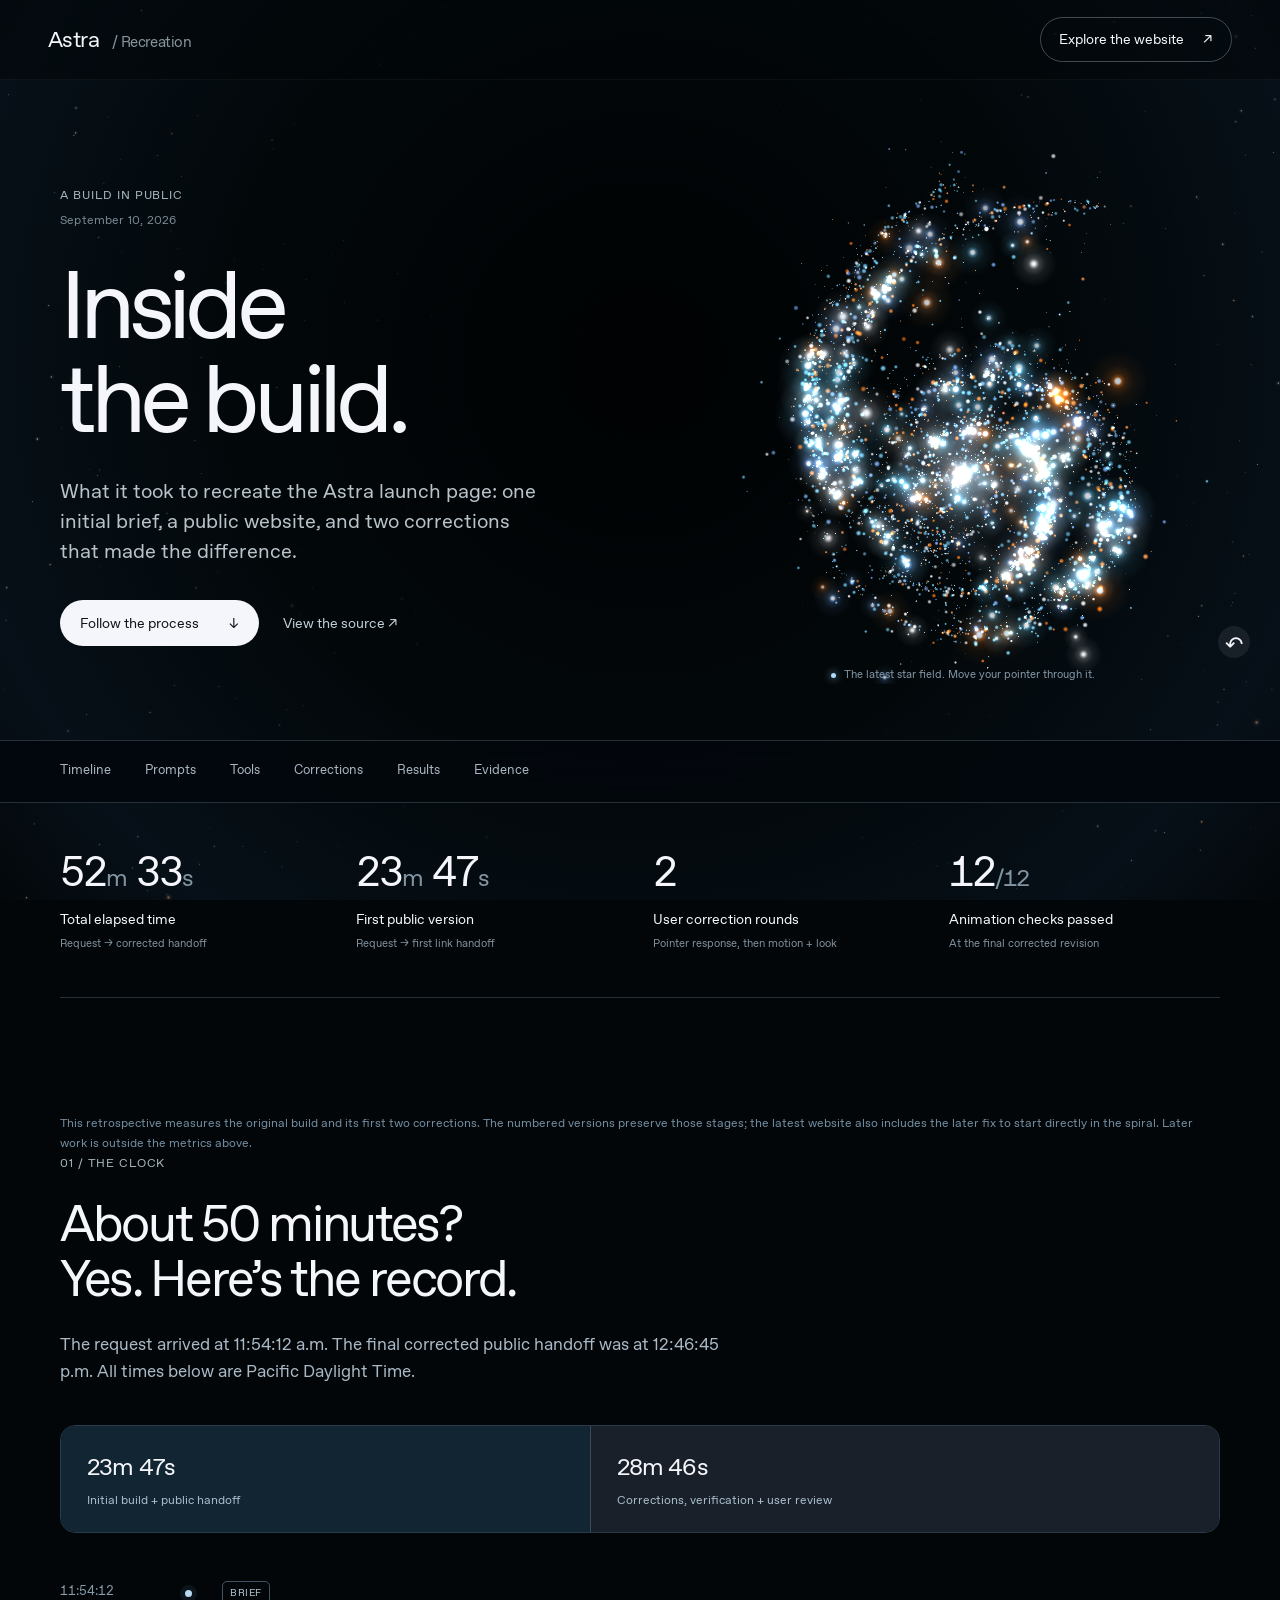
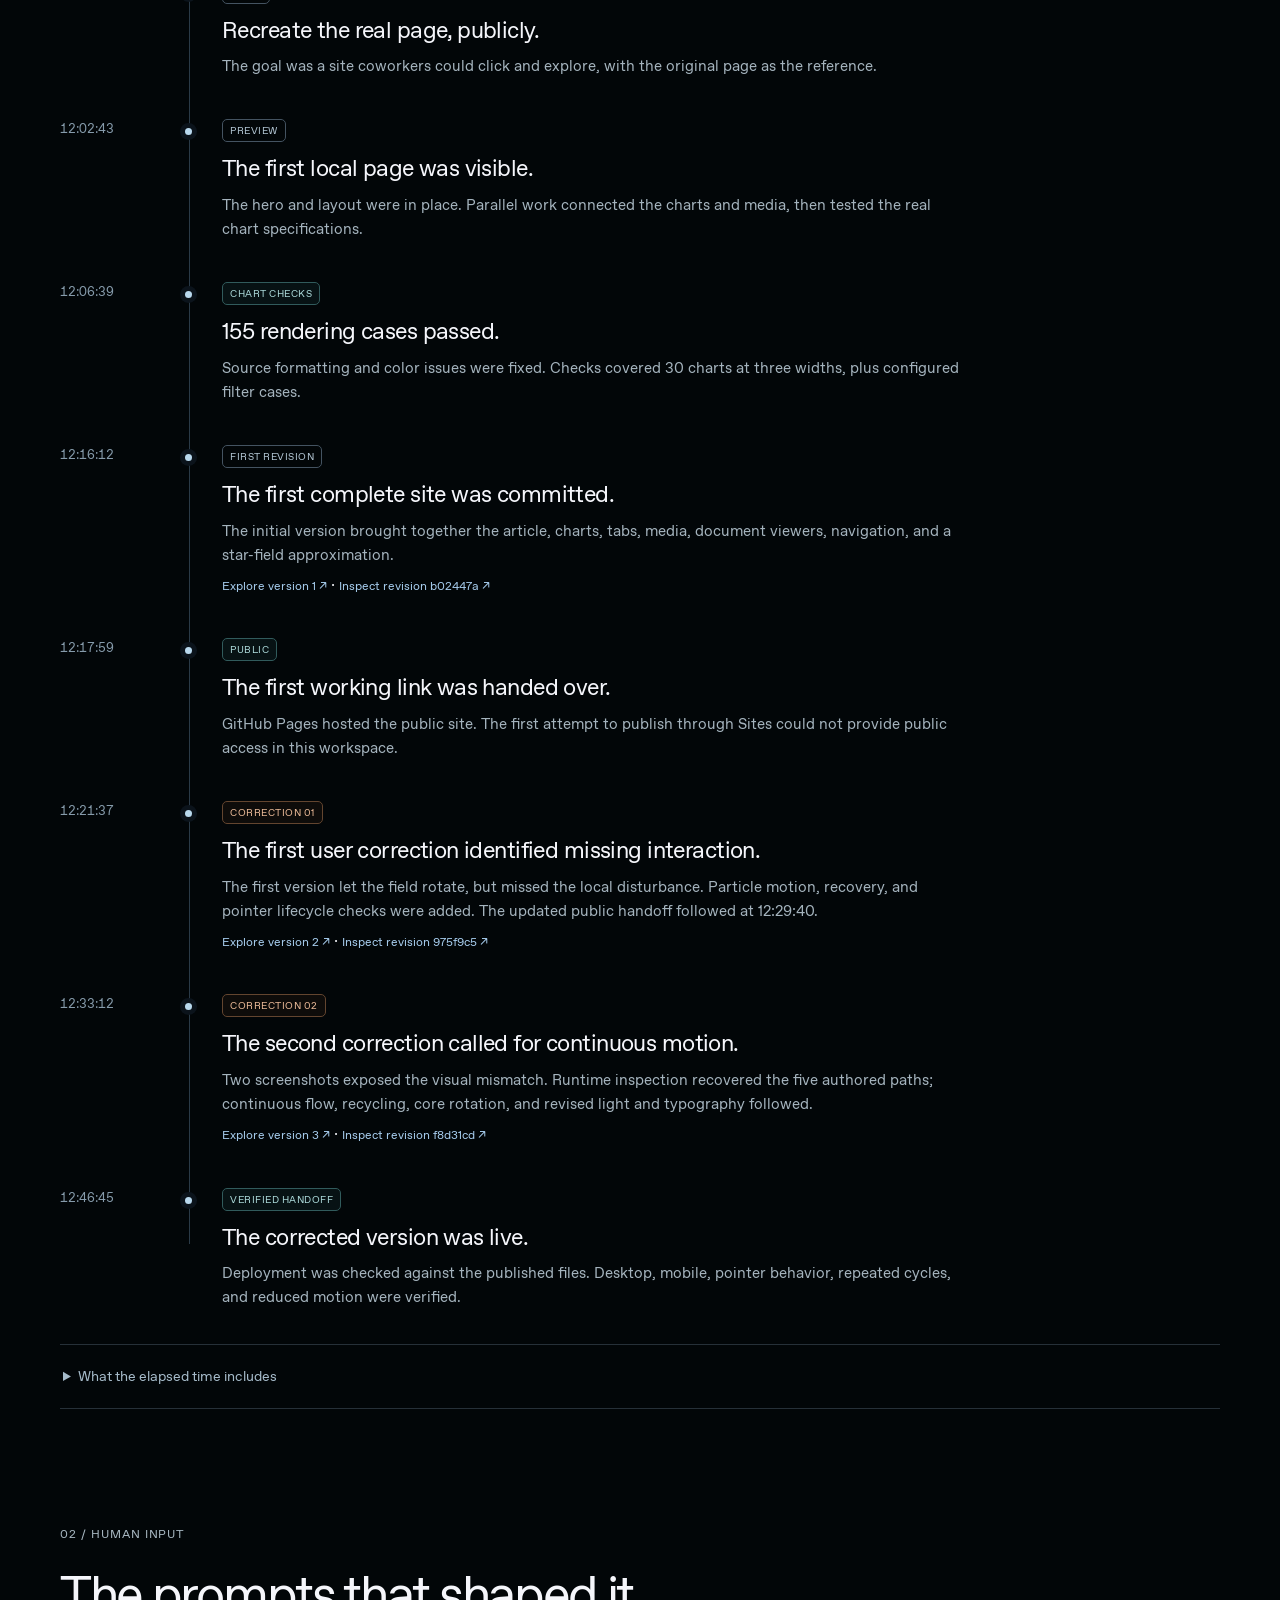
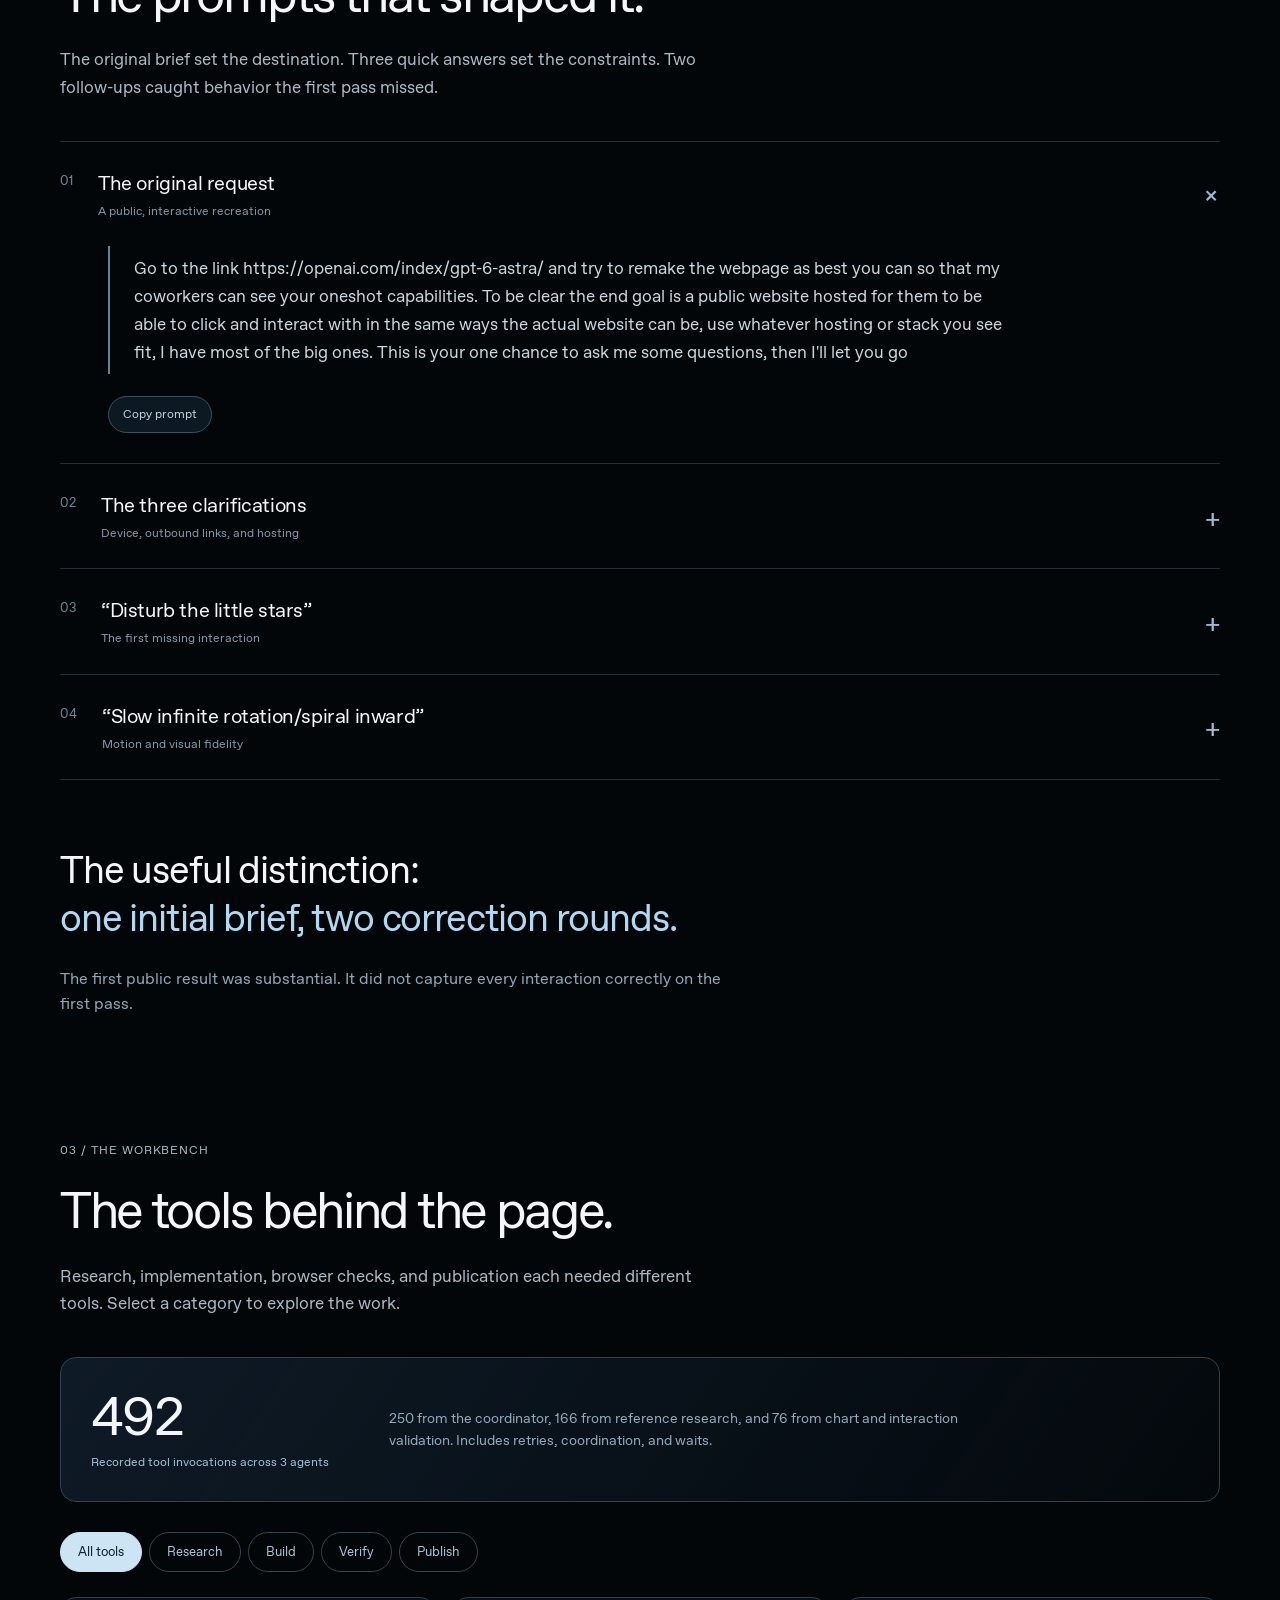
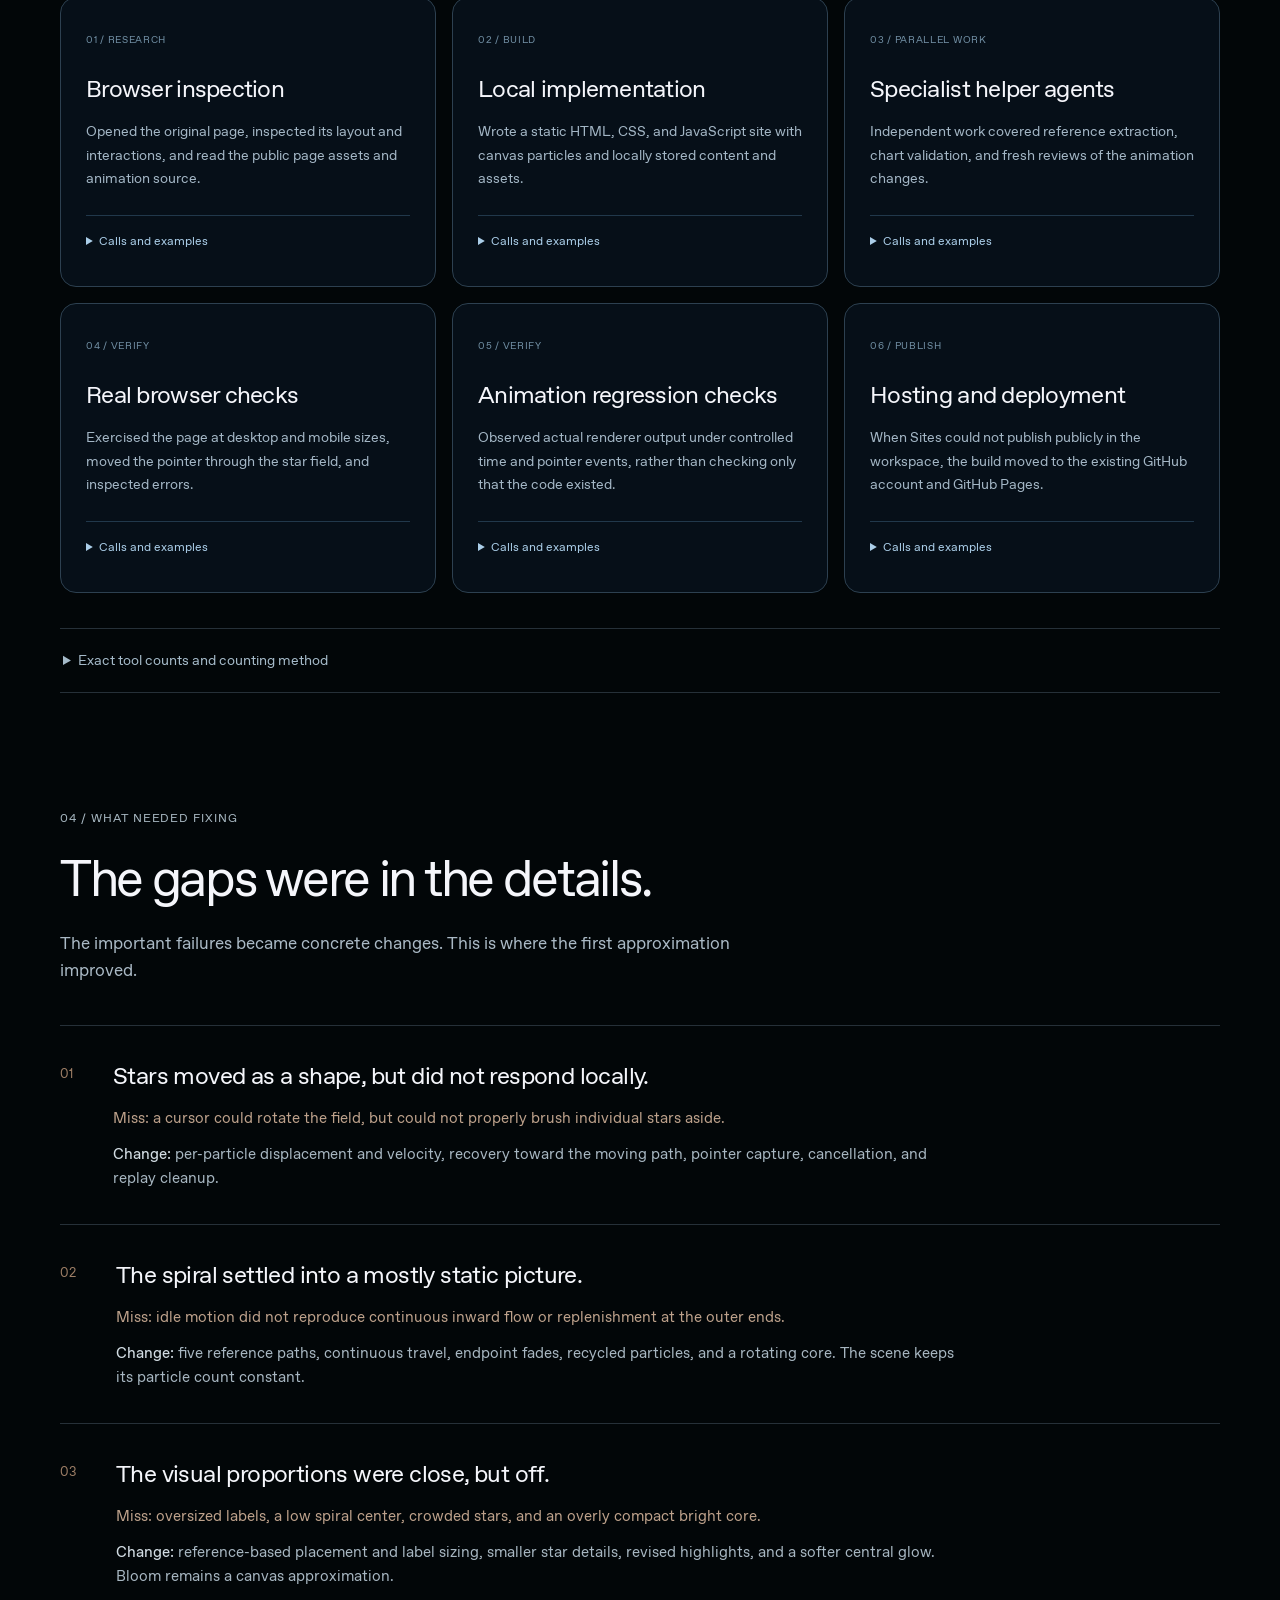
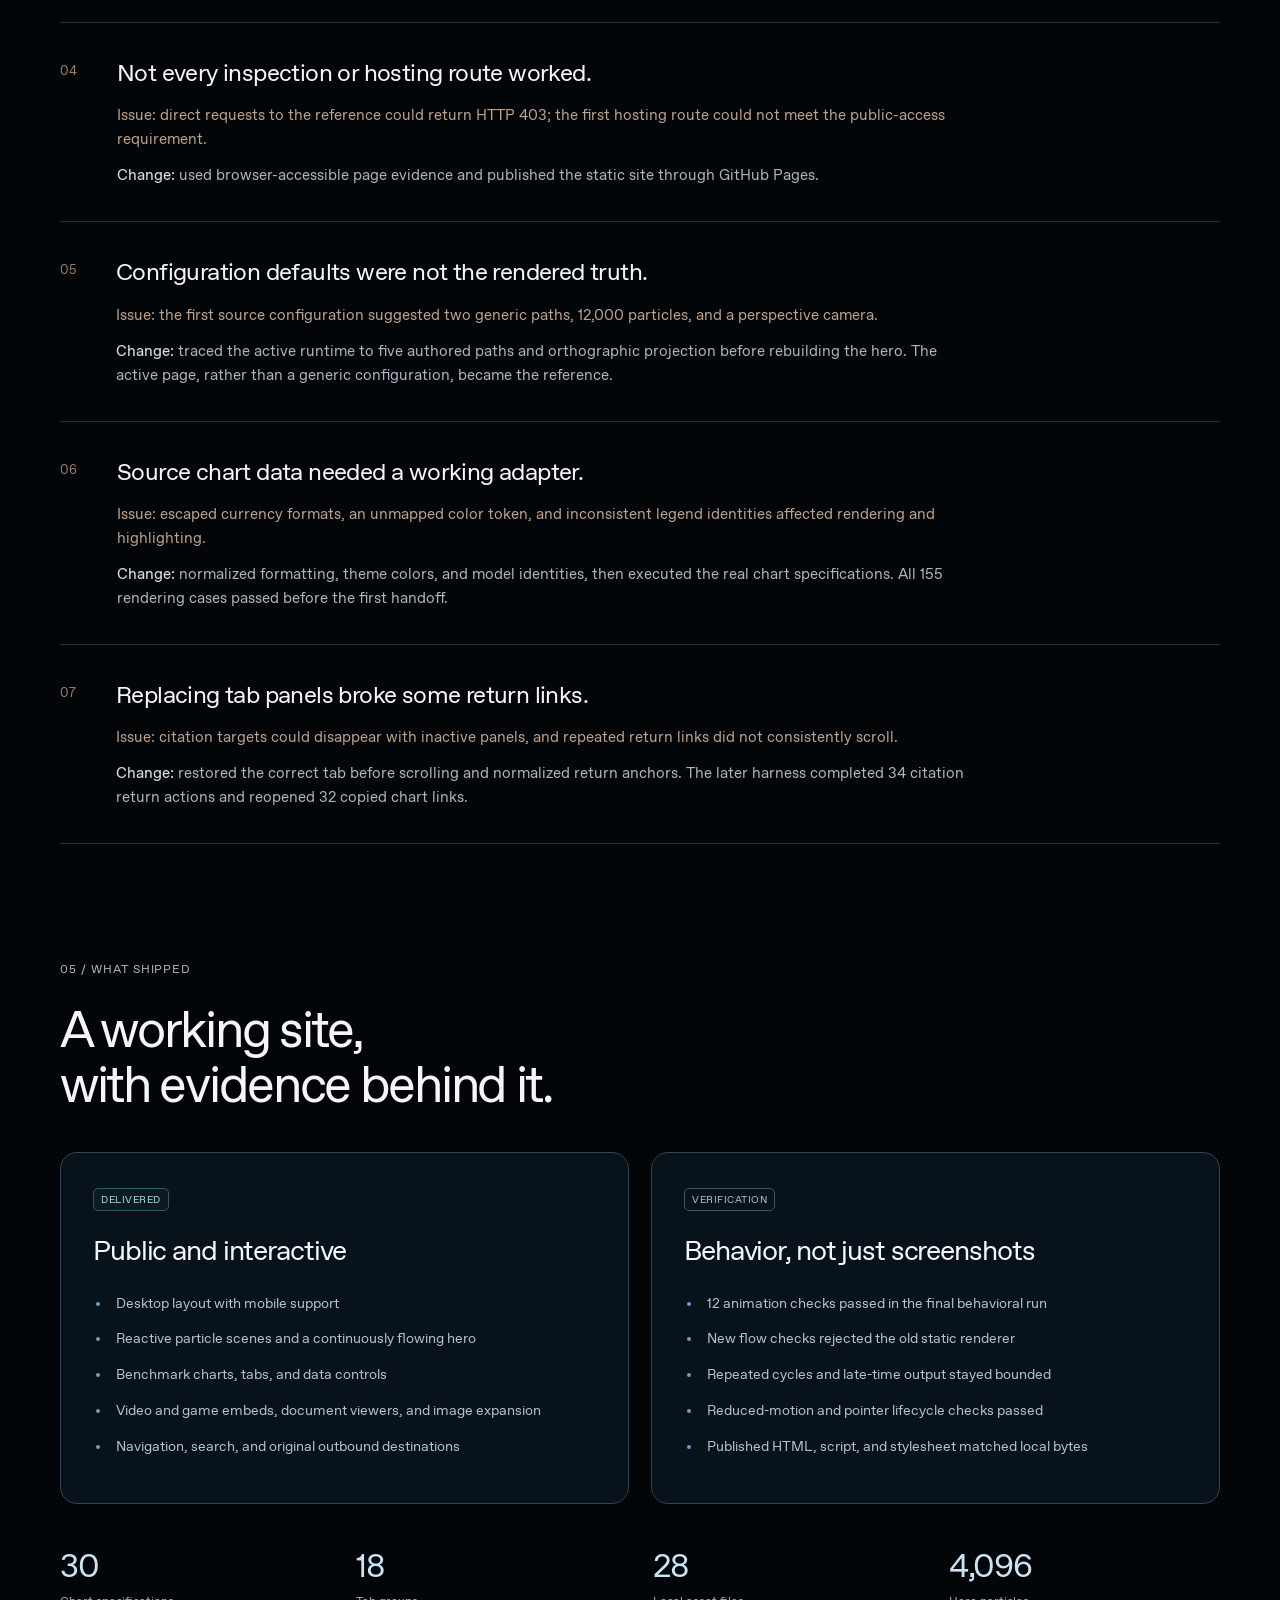
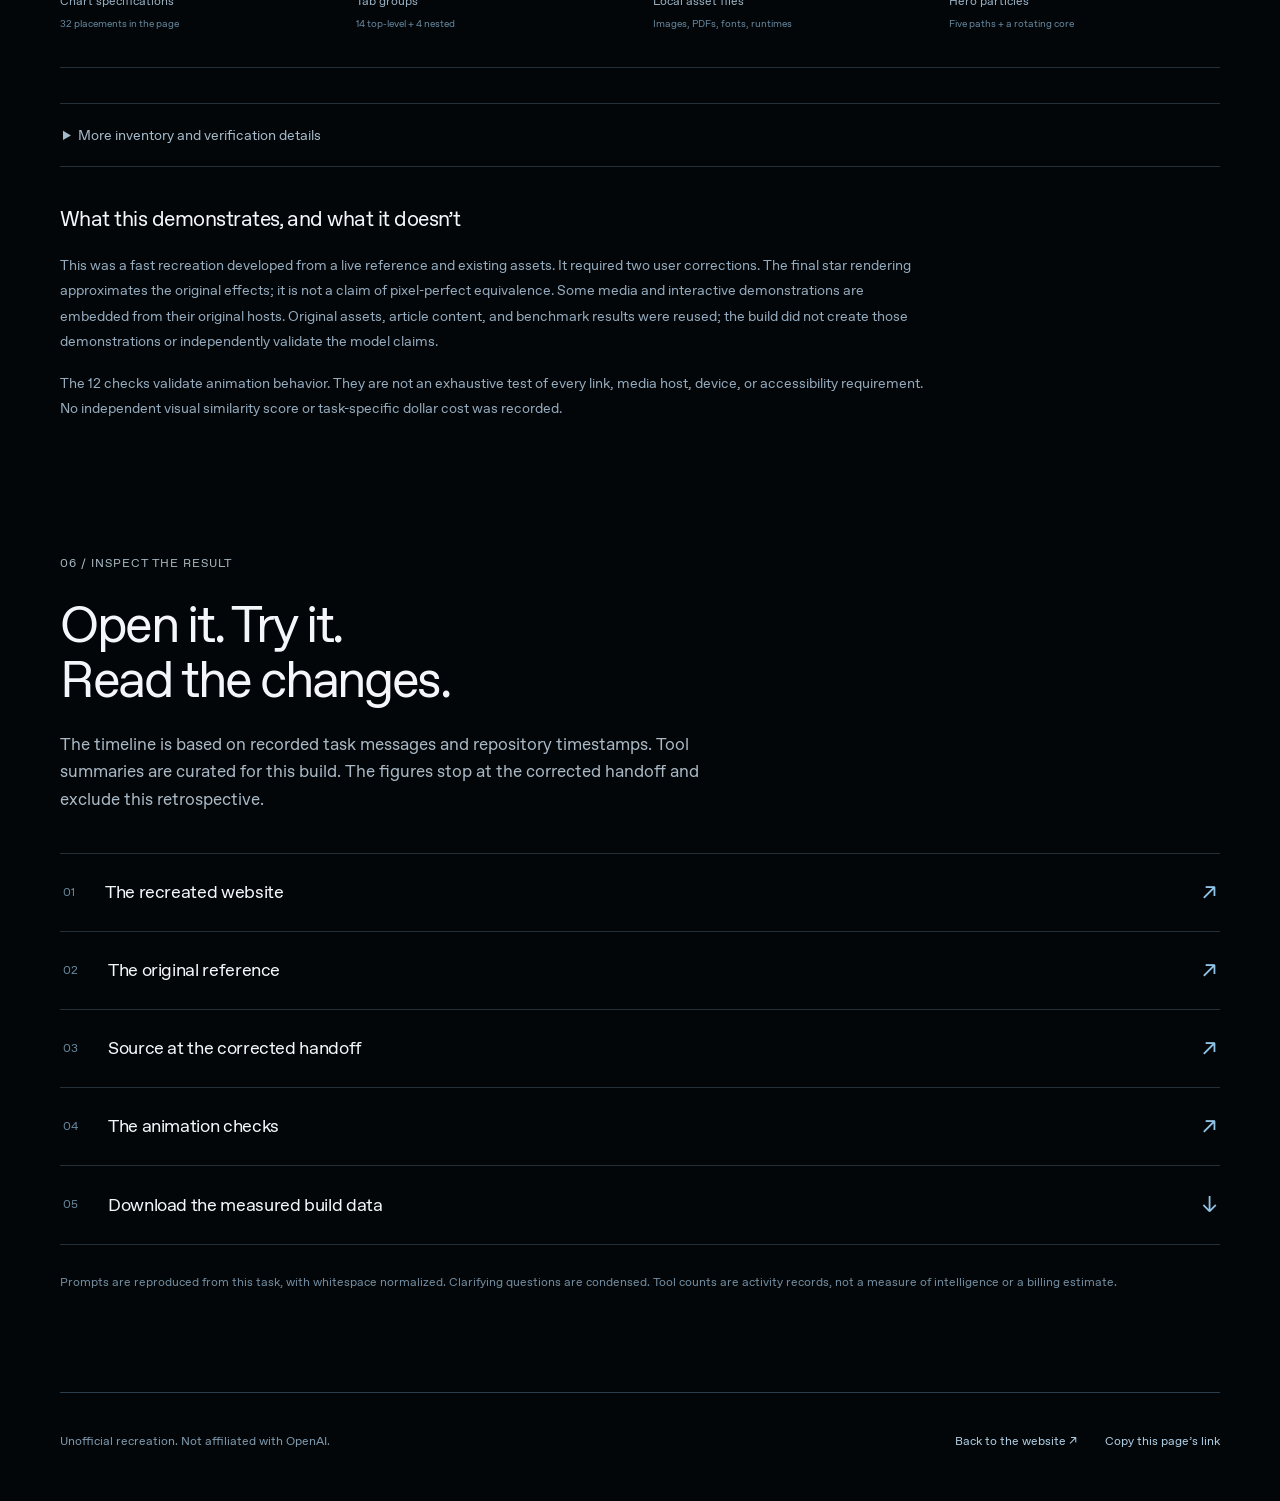
==== commit 571c4514: "feat: archive iterations and start the hero fully formed" ====
--- a/build.html
+++ b/build.html
@@ -8,7 +8,7 @@
   <link rel="icon" href="data:image/svg+xml,%3Csvg xmlns='http://www.w3.org/2000/svg' viewBox='0 0 64 64'%3E%3Crect width='64' height='64' rx='15' fill='%2304090d'/%3E%3Ctext x='32' y='47' text-anchor='middle' font-size='45' fill='white'%3E6%3C/text%3E%3C/svg%3E">
   <link rel="preload" href="./assets/OpenAISans-Regular.woff2" as="font" type="font/woff2" crossorigin>
   <link rel="stylesheet" href="./build.css?v=1">
-  <script src="./starfield.js?v=3" defer></script><script src="./build.js?v=1" defer></script>
+  <script src="./starfield.js?v=4" defer></script><script src="./build.js?v=1" defer></script>
 </head>
 <body>
 <a class="skip" href="#overview">Skip to build story</a>
@@ -17,7 +17,7 @@
 <main>
   <section class="opening wrap" id="overview" aria-labelledby="title">
     <div class="opening-copy"><p class="eyebrow">A build in public <span>September 10, 2026</span></p><h1 id="title">Inside<br>the build.</h1><p class="lede">What it took to recreate the Astra launch page: one initial brief, a public website, and two corrections that made the difference.</p><div class="hero-actions"><a class="pill" href="#timeline">Follow the process <span aria-hidden="true">↓</span></a><a class="text-link" href="https://github.com/T4JI/astra-page-recreation" target="_blank" rel="noopener">View the source ↗</a></div></div>
-    <figure class="live-visual"><canvas id="astra" tabindex="0" role="button" aria-label="Move your pointer to disturb the stars. Drag or use arrow keys to rotate the Astra star field"></canvas><button id="replay" aria-label="Replay spiral field animation">↶</button><figcaption><span class="live-dot" aria-hidden="true"></span>The final star field. Move your pointer through it.</figcaption></figure>
+    <figure class="live-visual"><canvas id="astra" tabindex="0" role="button" aria-label="Move your pointer to disturb the stars. Drag or use arrow keys to rotate the Astra star field"></canvas><button id="replay" aria-label="Reset spiral field">↶</button><figcaption><span class="live-dot" aria-hidden="true"></span>The latest star field. Move your pointer through it.</figcaption></figure>
   </section>
   <nav class="chapter-nav" aria-label="Build story sections"><div class="wrap"><a href="#timeline">Timeline</a><a href="#prompts">Prompts</a><a href="#tools">Tools</a><a href="#corrections">Corrections</a><a href="#results">Results</a><a href="#evidence">Evidence</a></div></nav>
   <section class="metrics wrap" aria-label="Build metrics">
@@ -27,16 +27,17 @@
     <div><p class="metric">12<span>/12</span></p><p>Animation checks passed</p><small>At the final corrected revision</small></div>
   </section>
   <section class="section wrap" id="timeline">
+    <p class="fine">This retrospective measures the original build and its first two corrections. The numbered versions preserve those stages; the <a href="./index.html">latest website</a> also includes the later fix to start directly in the spiral. Later work is outside the metrics above.</p>
     <div class="section-heading"><p class="eyebrow">01 / The clock</p><h2>About 50 minutes?<br>Yes. Here’s the record.</h2><p>The request arrived at 11:54:12 a.m. The final corrected public handoff was at 12:46:45 p.m. All times below are Pacific Daylight Time.</p></div>
     <div class="duration-strip" aria-label="23 minutes 47 seconds to first handoff, then 28 minutes 46 seconds through both correction rounds"><div class="first-duration"><strong>23m 47s</strong><span>Initial build + public handoff</span></div><div class="correction-duration"><strong>28m 46s</strong><span>Corrections, verification + user review</span></div></div>
     <div class="timeline" id="timeline-events">
       <article><time datetime="2026-09-10T11:54:12-07:00">11:54:12</time><div><span class="tag">Brief</span><h3>Recreate the real page, publicly.</h3><p>The goal was a site coworkers could click and explore, with the original page as the reference.</p></div></article>
       <article><time datetime="2026-09-10T12:02:43-07:00">12:02:43</time><div><span class="tag">Preview</span><h3>The first local page was visible.</h3><p>The hero and layout were in place. Parallel work connected the charts and media, then tested the real chart specifications.</p></div></article>
       <article><time datetime="2026-09-10T12:06:39-07:00">12:06:39</time><div><span class="tag success">Chart checks</span><h3>155 rendering cases passed.</h3><p>Source formatting and color issues were fixed. Checks covered 30 charts at three widths, plus configured filter cases.</p></div></article>
-      <article><time datetime="2026-09-10T12:16:12-07:00">12:16:12</time><div><span class="tag">First revision</span><h3>The first complete site was committed.</h3><p>The initial version brought together the article, charts, tabs, media, document viewers, navigation, and a star-field approximation.</p><a href="https://github.com/T4JI/astra-page-recreation/commit/b02447a" target="_blank" rel="noopener">Inspect revision b02447a ↗</a></div></article>
+      <article><time datetime="2026-09-10T12:16:12-07:00">12:16:12</time><div><span class="tag">First revision</span><h3>The first complete site was committed.</h3><p>The initial version brought together the article, charts, tabs, media, document viewers, navigation, and a star-field approximation.</p><a href="./1/">Explore version 1 ↗</a> · <a href="https://github.com/T4JI/astra-page-recreation/commit/b02447a" target="_blank" rel="noopener">Inspect revision b02447a ↗</a></div></article>
       <article><time datetime="2026-09-10T12:17:59-07:00">12:17:59</time><div><span class="tag success">Public</span><h3>The first working link was handed over.</h3><p>GitHub Pages hosted the public site. The first attempt to publish through Sites could not provide public access in this workspace.</p></div></article>
-      <article><time datetime="2026-09-10T12:21:37-07:00">12:21:37</time><div><span class="tag correction">Correction 01</span><h3>The first user correction identified missing interaction.</h3><p>The first version let the field rotate, but missed the local disturbance. Particle motion, recovery, and pointer lifecycle checks were added. The updated public handoff followed at 12:29:40.</p><a href="https://github.com/T4JI/astra-page-recreation/commit/975f9c5" target="_blank" rel="noopener">Inspect revision 975f9c5 ↗</a></div></article>
-      <article><time datetime="2026-09-10T12:33:12-07:00">12:33:12</time><div><span class="tag correction">Correction 02</span><h3>The second correction called for continuous motion.</h3><p>Two screenshots exposed the visual mismatch. Runtime inspection recovered the five authored paths; continuous flow, recycling, core rotation, and revised light and typography followed.</p><a href="https://github.com/T4JI/astra-page-recreation/commit/f8d31cd" target="_blank" rel="noopener">Inspect revision f8d31cd ↗</a></div></article>
+      <article><time datetime="2026-09-10T12:21:37-07:00">12:21:37</time><div><span class="tag correction">Correction 01</span><h3>The first user correction identified missing interaction.</h3><p>The first version let the field rotate, but missed the local disturbance. Particle motion, recovery, and pointer lifecycle checks were added. The updated public handoff followed at 12:29:40.</p><a href="./2/">Explore version 2 ↗</a> · <a href="https://github.com/T4JI/astra-page-recreation/commit/975f9c5" target="_blank" rel="noopener">Inspect revision 975f9c5 ↗</a></div></article>
+      <article><time datetime="2026-09-10T12:33:12-07:00">12:33:12</time><div><span class="tag correction">Correction 02</span><h3>The second correction called for continuous motion.</h3><p>Two screenshots exposed the visual mismatch. Runtime inspection recovered the five authored paths; continuous flow, recycling, core rotation, and revised light and typography followed.</p><a href="./3/">Explore version 3 ↗</a> · <a href="https://github.com/T4JI/astra-page-recreation/commit/f8d31cd" target="_blank" rel="noopener">Inspect revision f8d31cd ↗</a></div></article>
       <article><time datetime="2026-09-10T12:46:45-07:00">12:46:45</time><div><span class="tag success">Verified handoff</span><h3>The corrected version was live.</h3><p>Deployment was checked against the published files. Desktop, mobile, pointer behavior, repeated cycles, and reduced motion were verified.</p></div></article>
     </div>
     <details class="method"><summary>What the elapsed time includes</summary><p>This is wall-clock time, including research, tool execution, review, deployment, and time between user messages. It is not uninterrupted model compute time. The task itself was created at 11:52:20 a.m.; measuring from task creation gives 54m 25s. This page uses the recorded user request as the start and excludes the work of creating this retrospective.</p></details>
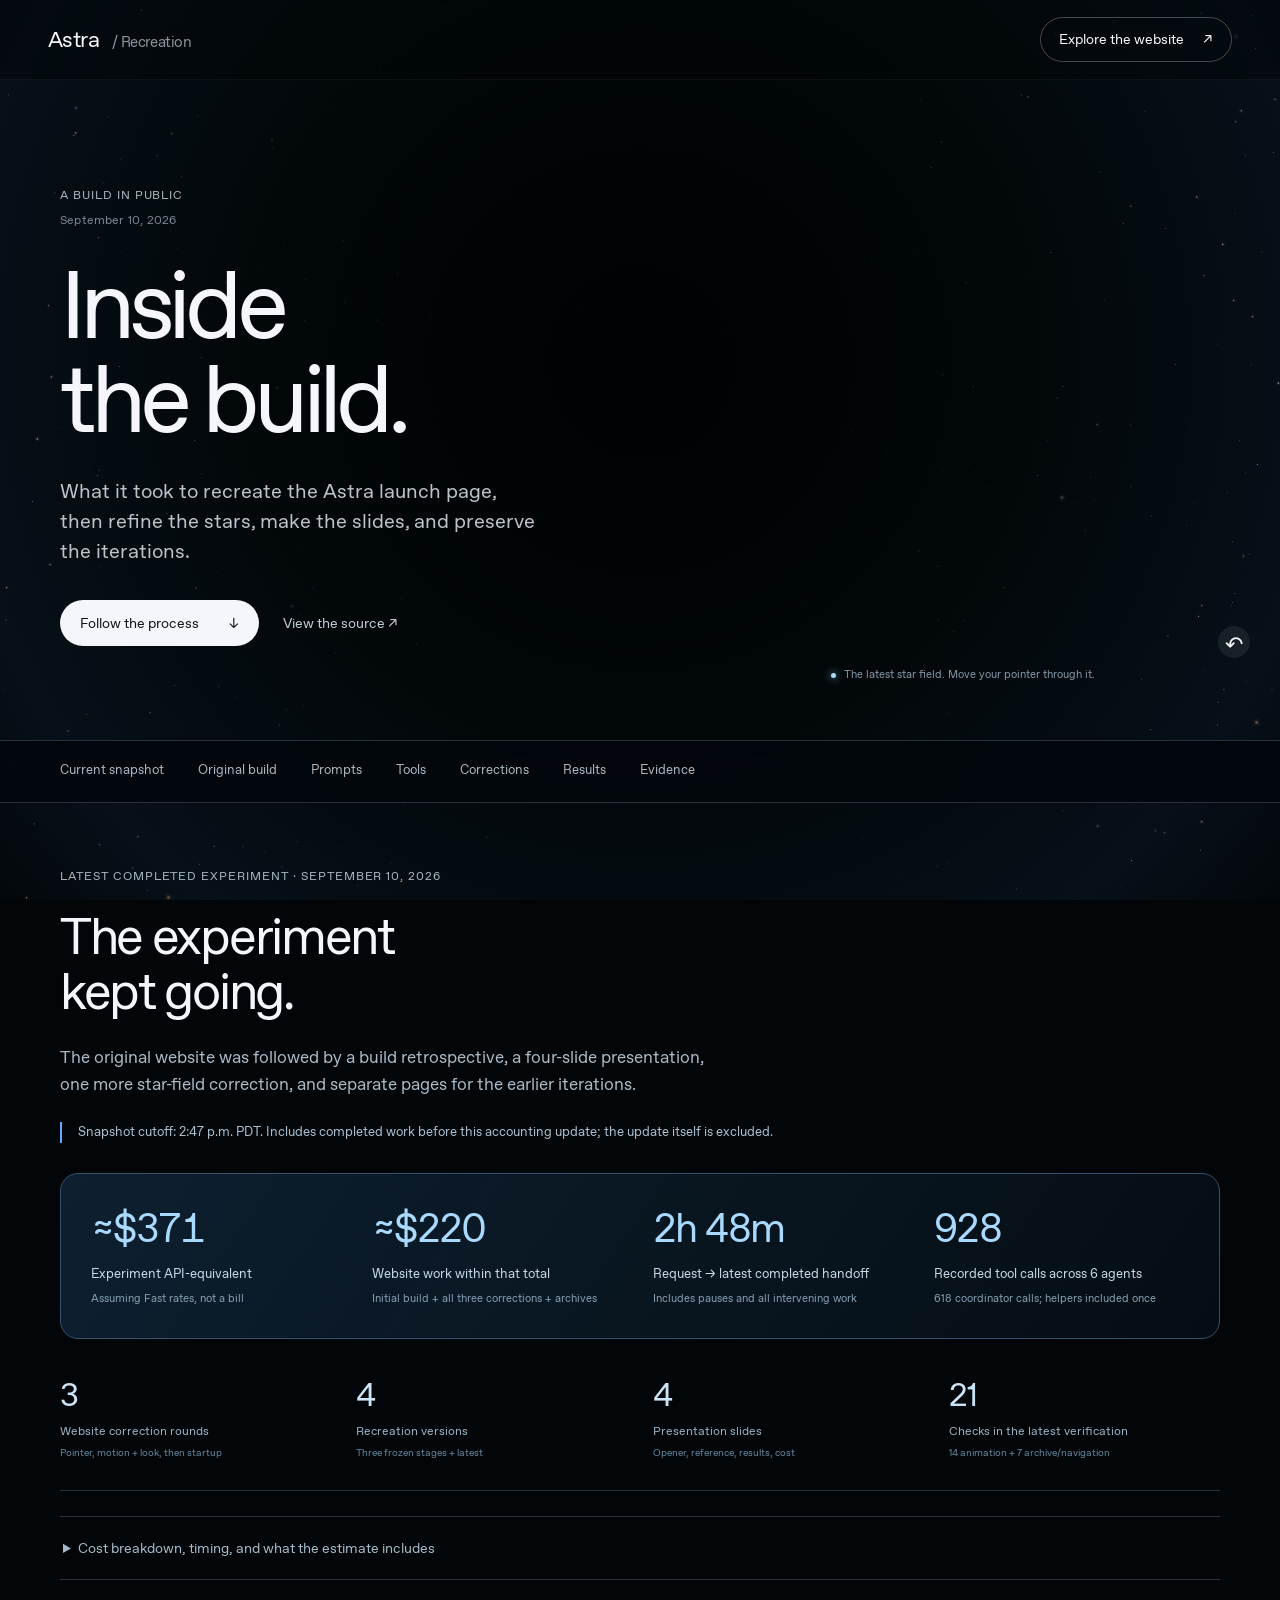
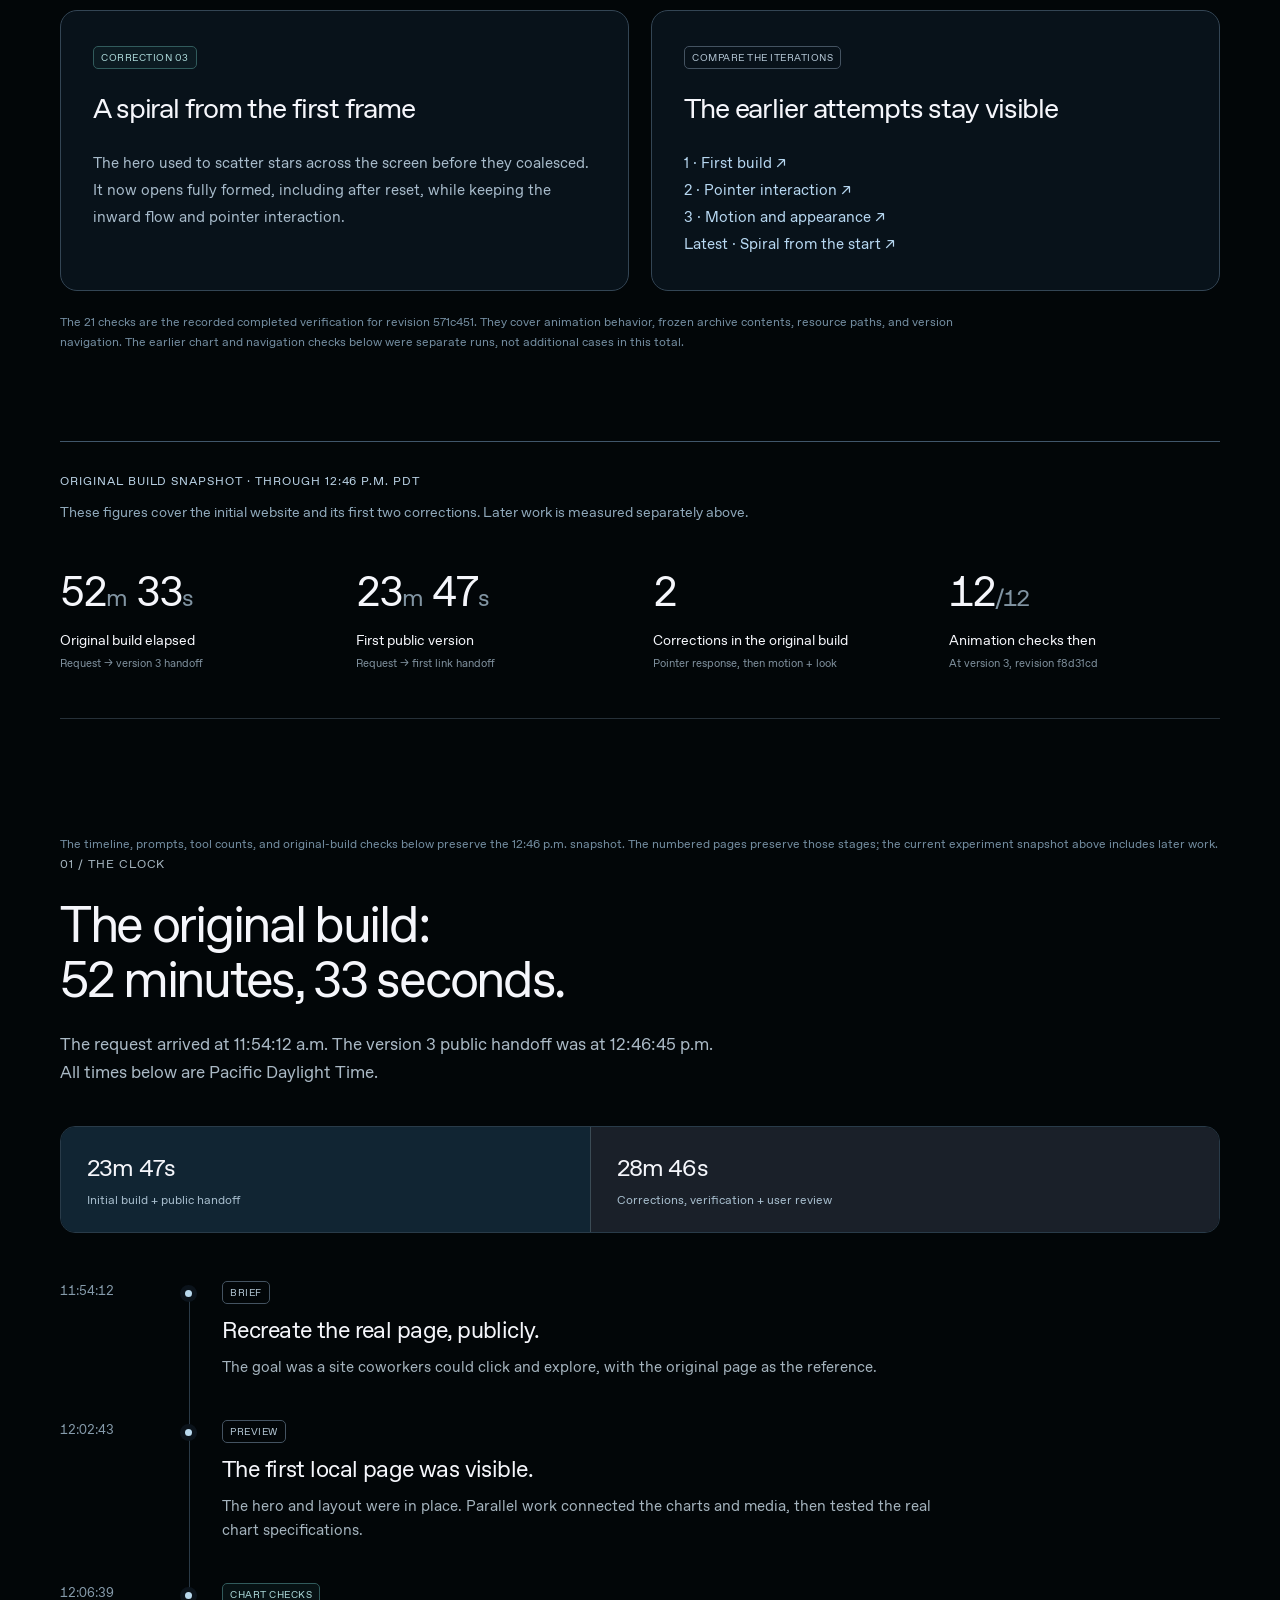
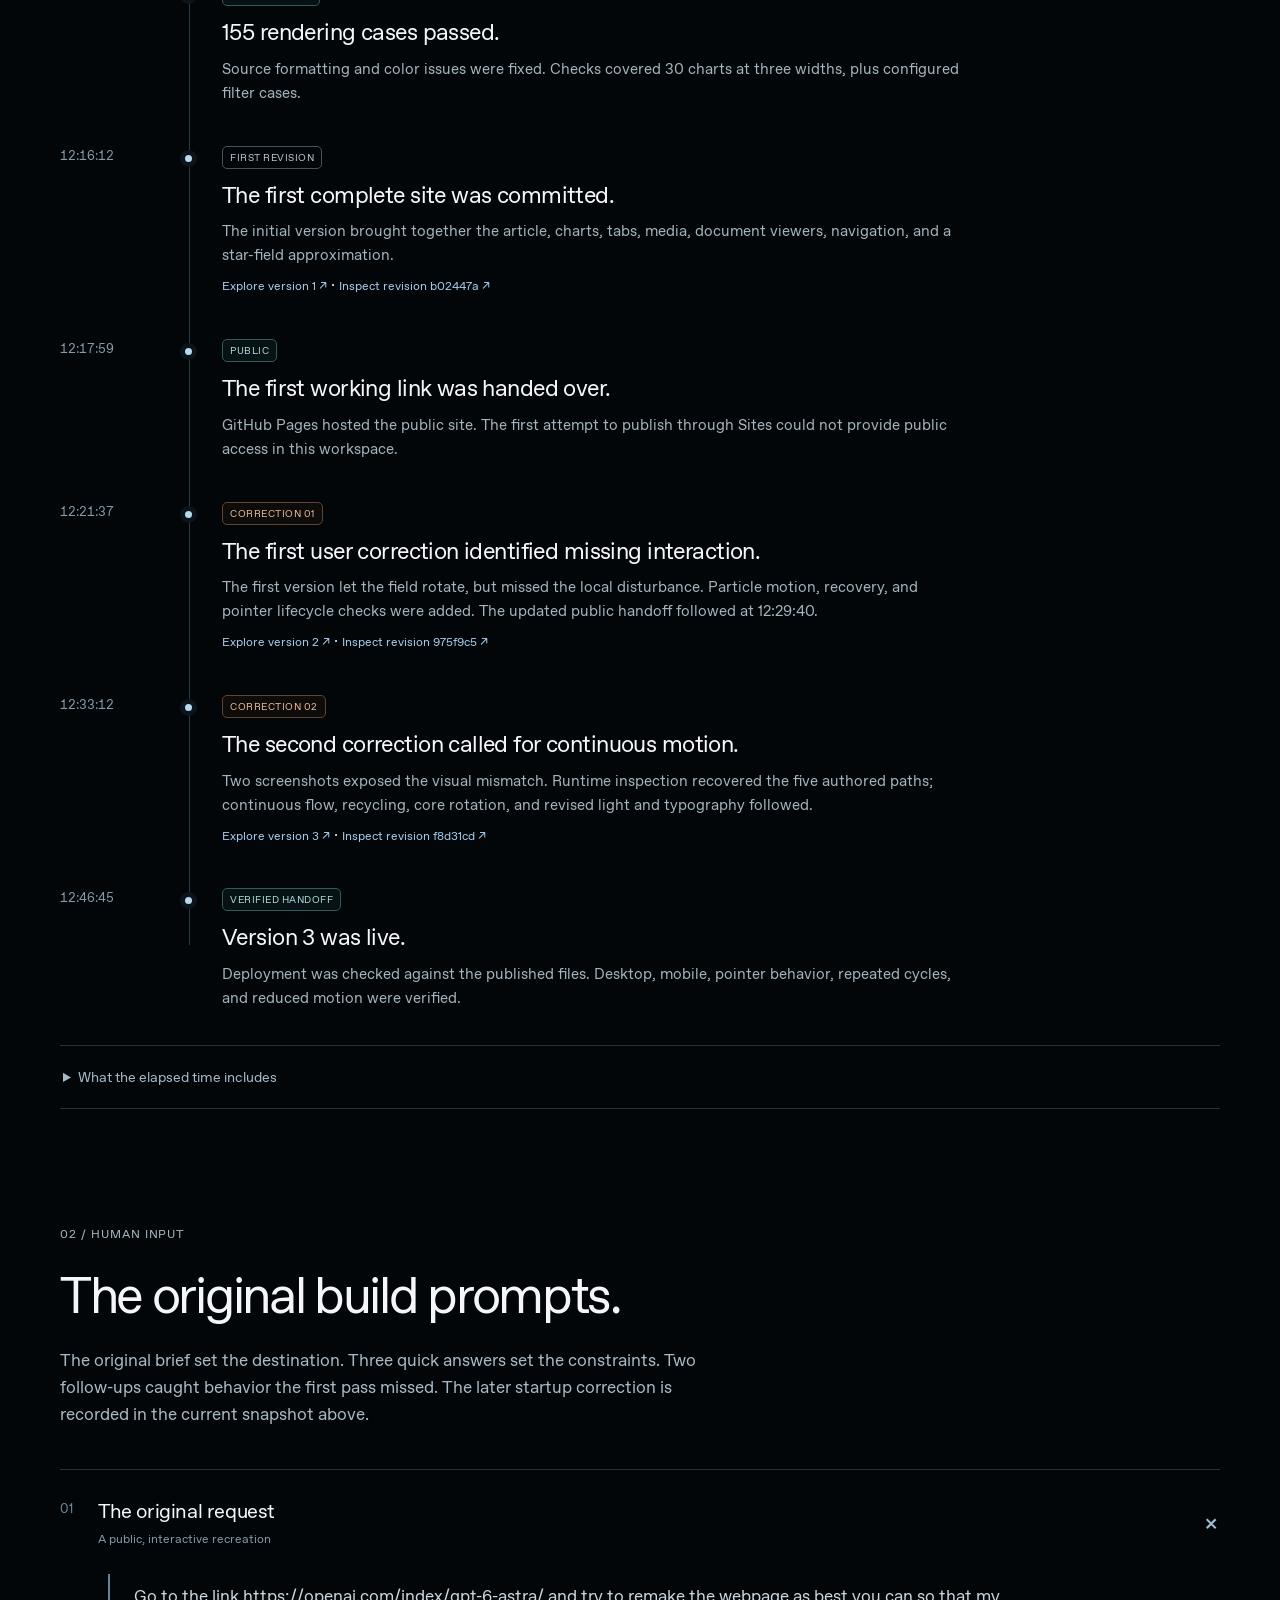
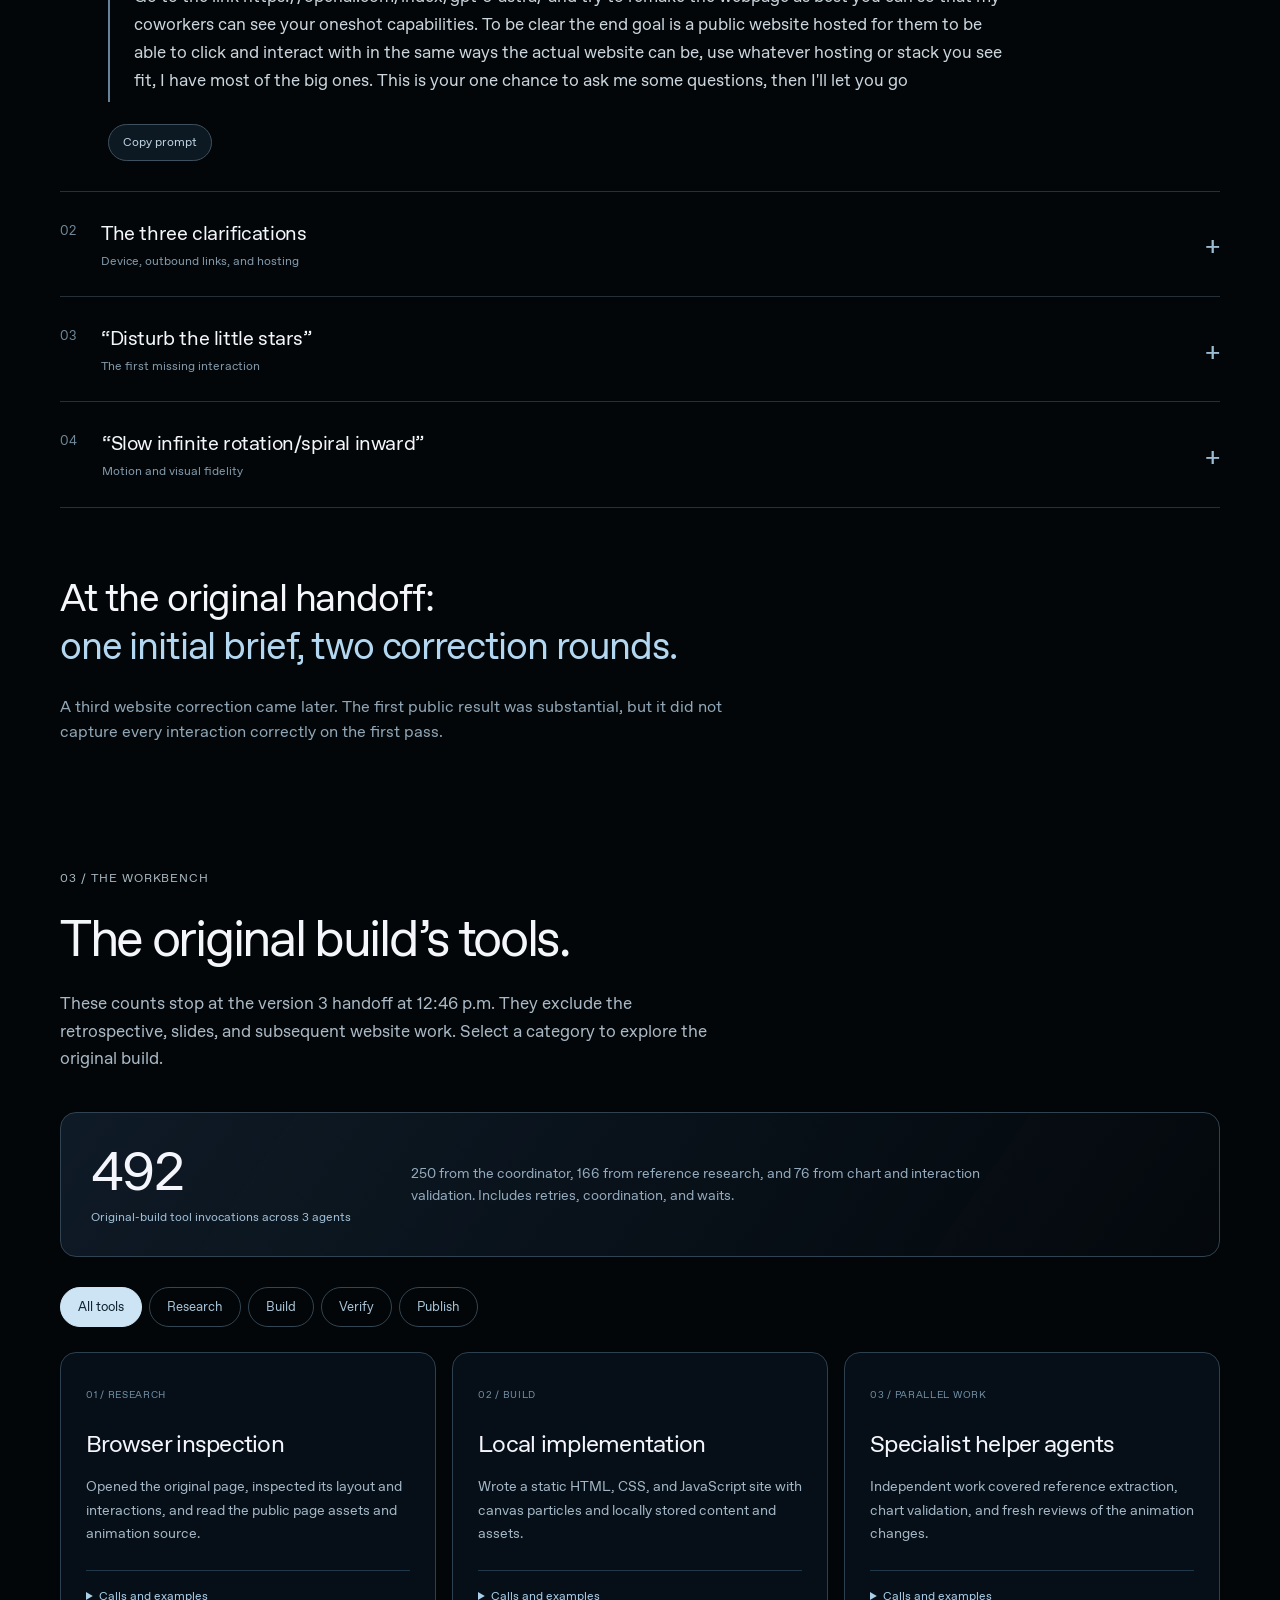
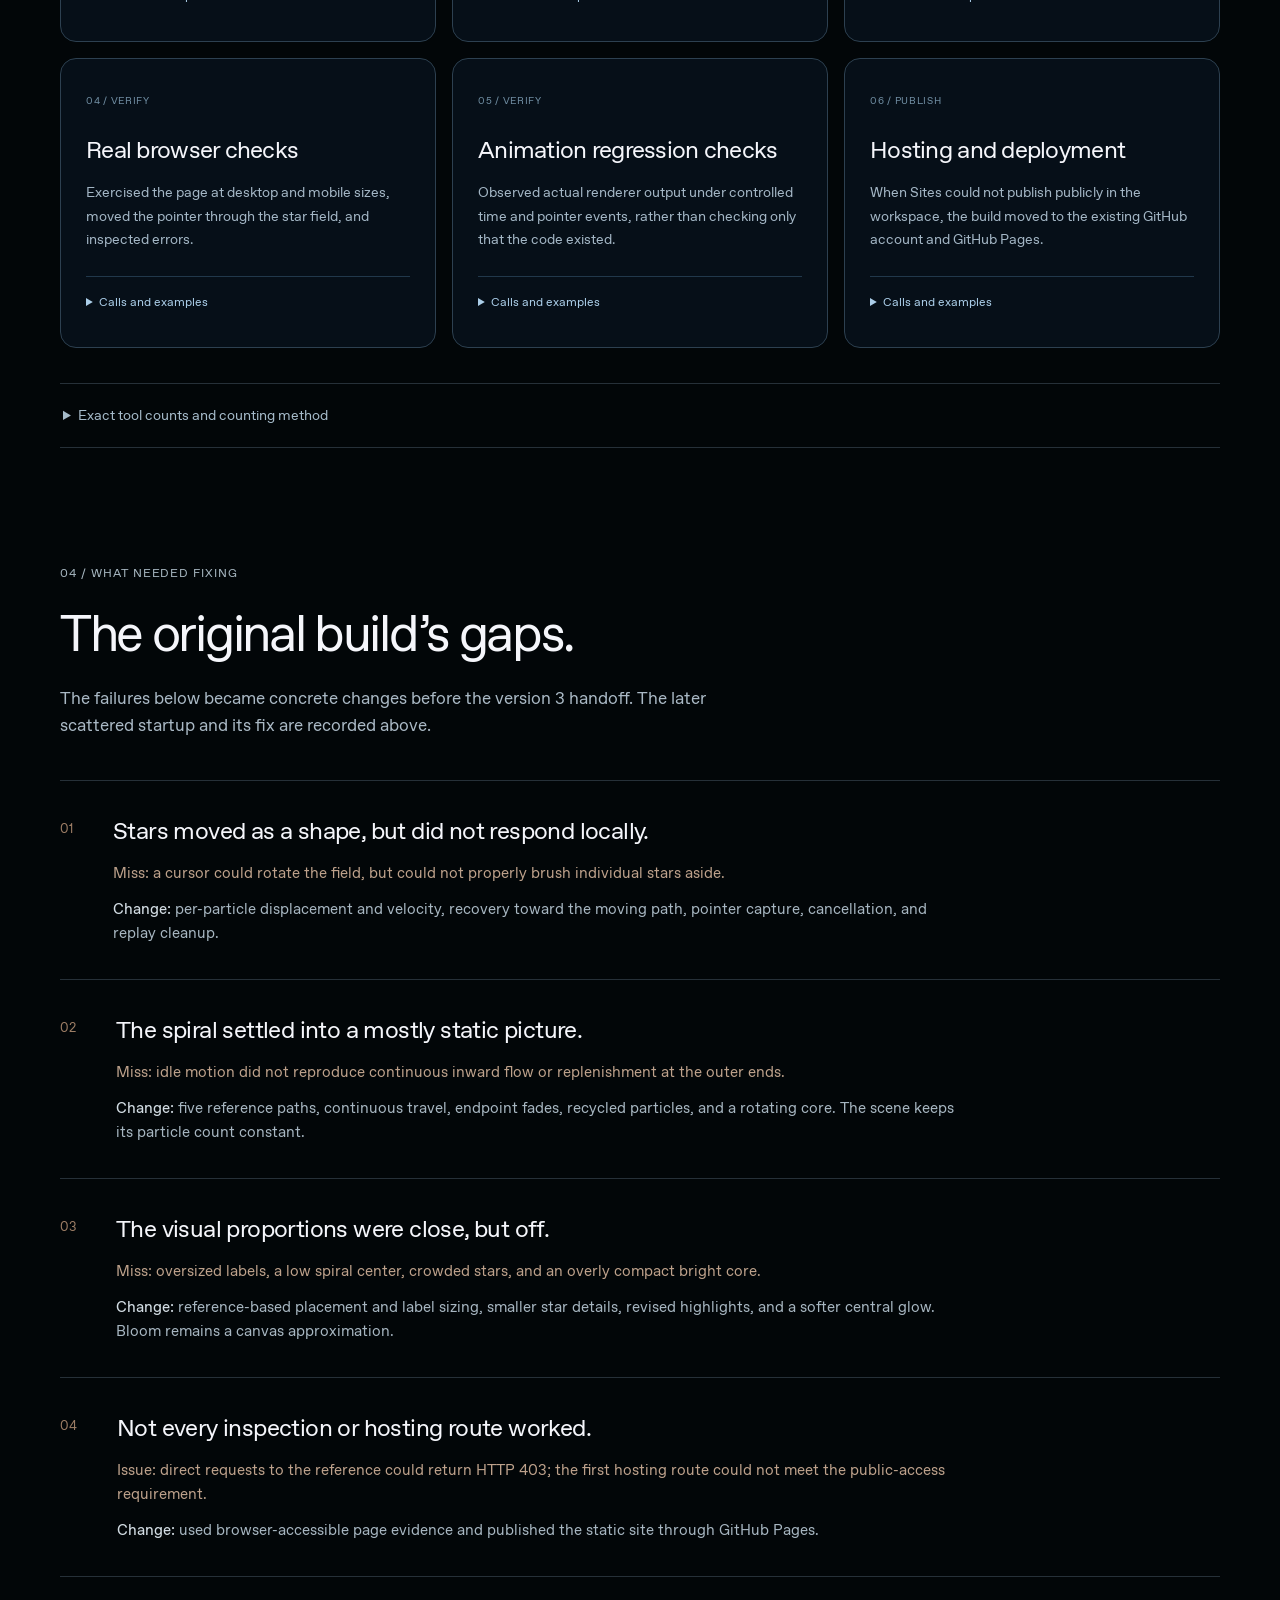
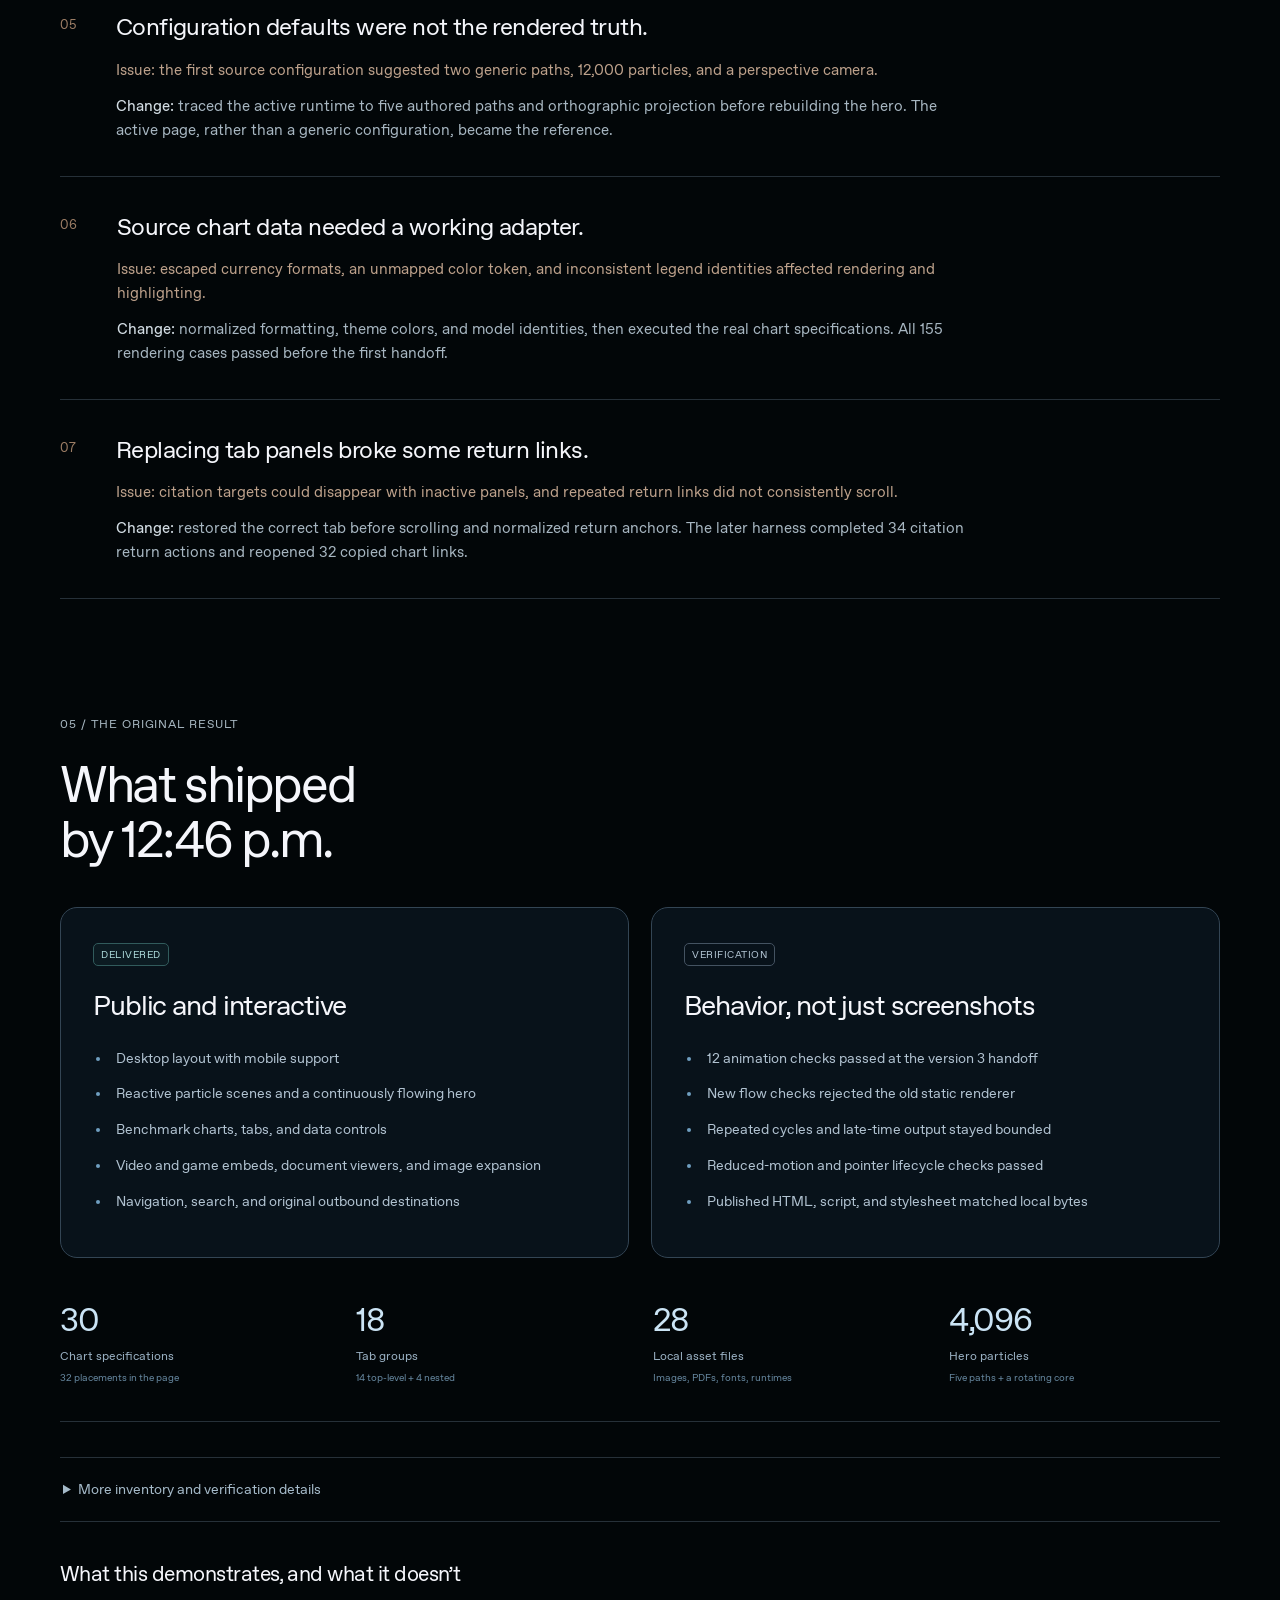
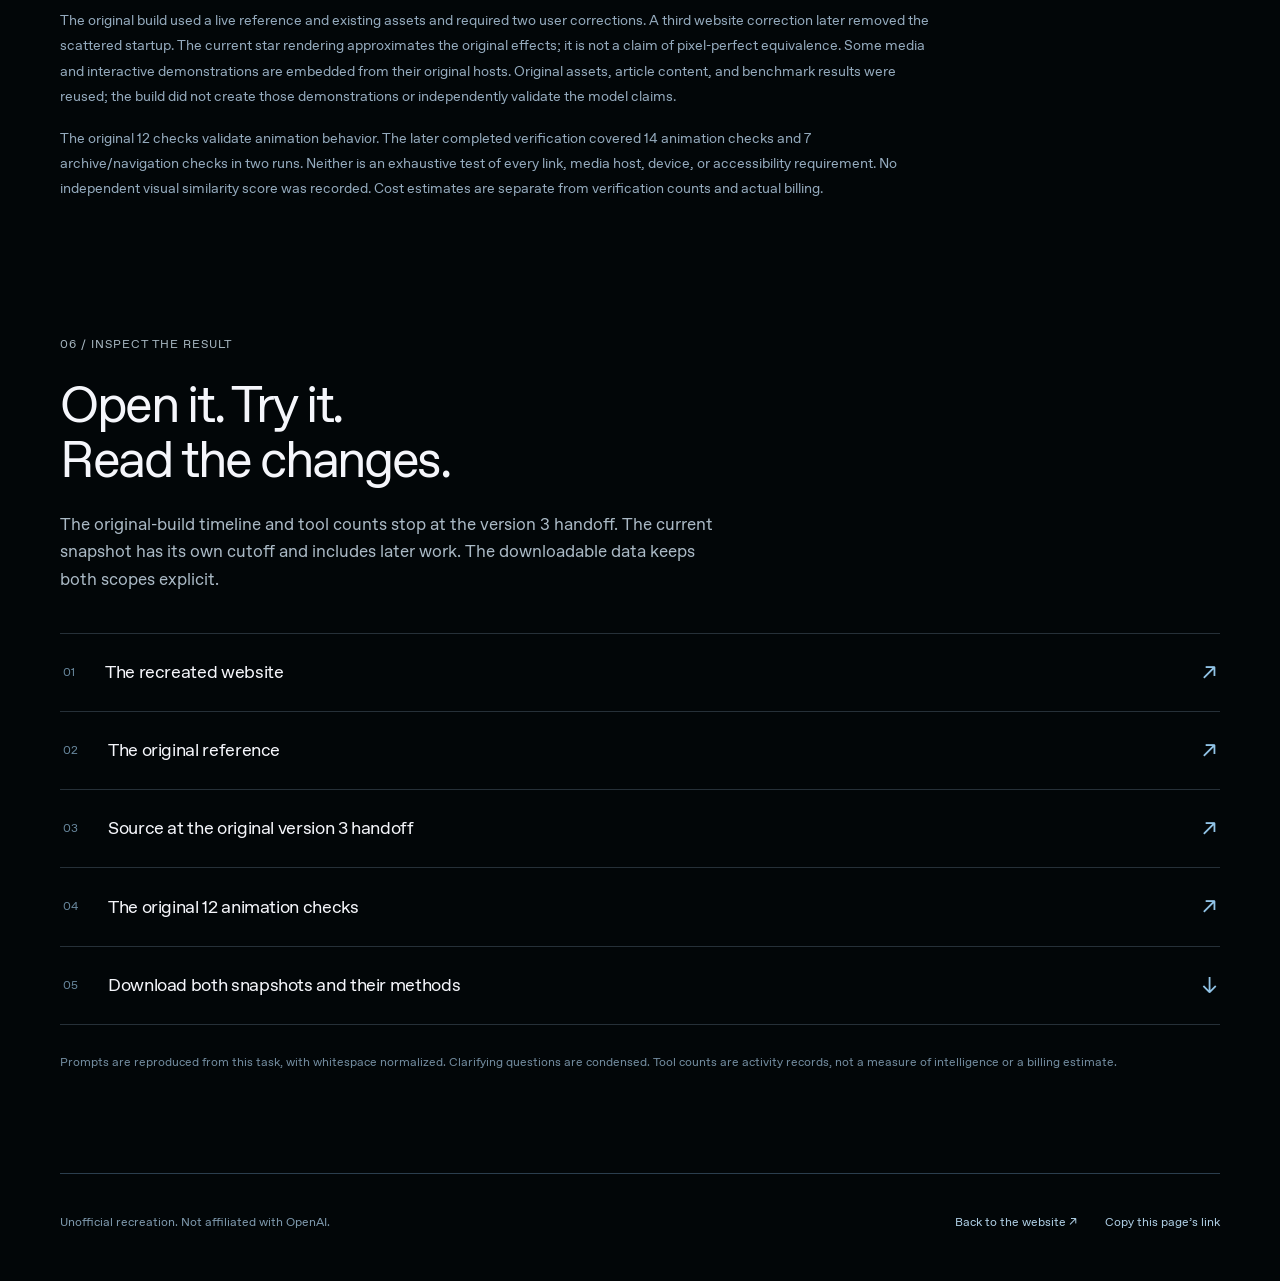
==== commit 543464de: "docs: reconcile experiment results and cost snapshots" ====
--- a/build.html
+++ b/build.html
@@ -7,7 +7,7 @@
   <title>Inside the build · Astra recreation</title>
   <link rel="icon" href="data:image/svg+xml,%3Csvg xmlns='http://www.w3.org/2000/svg' viewBox='0 0 64 64'%3E%3Crect width='64' height='64' rx='15' fill='%2304090d'/%3E%3Ctext x='32' y='47' text-anchor='middle' font-size='45' fill='white'%3E6%3C/text%3E%3C/svg%3E">
   <link rel="preload" href="./assets/OpenAISans-Regular.woff2" as="font" type="font/woff2" crossorigin>
-  <link rel="stylesheet" href="./build.css?v=1">
+  <link rel="stylesheet" href="./build.css?v=2">
   <script src="./starfield.js?v=4" defer></script><script src="./build.js?v=1" defer></script>
 </head>
 <body>
@@ -16,20 +16,30 @@
 <header class="build-header"><a class="brand" href="./index.html">Astra <span>/ Recreation</span></a><a class="return-link" href="./index.html">Explore the website <span aria-hidden="true">↗</span></a></header>
 <main>
   <section class="opening wrap" id="overview" aria-labelledby="title">
-    <div class="opening-copy"><p class="eyebrow">A build in public <span>September 10, 2026</span></p><h1 id="title">Inside<br>the build.</h1><p class="lede">What it took to recreate the Astra launch page: one initial brief, a public website, and two corrections that made the difference.</p><div class="hero-actions"><a class="pill" href="#timeline">Follow the process <span aria-hidden="true">↓</span></a><a class="text-link" href="https://github.com/T4JI/astra-page-recreation" target="_blank" rel="noopener">View the source ↗</a></div></div>
+    <div class="opening-copy"><p class="eyebrow">A build in public <span>September 10, 2026</span></p><h1 id="title">Inside<br>the build.</h1><p class="lede">What it took to recreate the Astra launch page, then refine the stars, make the slides, and preserve the iterations.</p><div class="hero-actions"><a class="pill" href="#timeline">Follow the process <span aria-hidden="true">↓</span></a><a class="text-link" href="https://github.com/T4JI/astra-page-recreation" target="_blank" rel="noopener">View the source ↗</a></div></div>
     <figure class="live-visual"><canvas id="astra" tabindex="0" role="button" aria-label="Move your pointer to disturb the stars. Drag or use arrow keys to rotate the Astra star field"></canvas><button id="replay" aria-label="Reset spiral field">↶</button><figcaption><span class="live-dot" aria-hidden="true"></span>The latest star field. Move your pointer through it.</figcaption></figure>
   </section>
-  <nav class="chapter-nav" aria-label="Build story sections"><div class="wrap"><a href="#timeline">Timeline</a><a href="#prompts">Prompts</a><a href="#tools">Tools</a><a href="#corrections">Corrections</a><a href="#results">Results</a><a href="#evidence">Evidence</a></div></nav>
-  <section class="metrics wrap" aria-label="Build metrics">
-    <div><p class="metric">52<span>m</span> 33<span>s</span></p><p>Total elapsed time</p><small>Request → corrected handoff</small></div>
+  <nav class="chapter-nav" aria-label="Build story sections"><div class="wrap"><a href="#current">Current snapshot</a><a href="#timeline">Original build</a><a href="#prompts">Prompts</a><a href="#tools">Tools</a><a href="#corrections">Corrections</a><a href="#results">Results</a><a href="#evidence">Evidence</a></div></nav>
+  <section class="section wrap current-snapshot" id="current" aria-labelledby="current-title">
+    <div class="section-heading"><p class="eyebrow">Latest completed experiment · September 10, 2026</p><h2 id="current-title">The experiment<br>kept going.</h2><p>The original website was followed by a build retrospective, a four-slide presentation, one more star-field correction, and separate pages for the earlier iterations.</p></div>
+    <p class="snapshot-cutoff">Snapshot cutoff: <time datetime="2026-09-10T14:47:11-07:00">2:47 p.m. PDT</time>. Includes completed work before this accounting update; the update itself is excluded.</p>
+    <div class="experiment-metrics"><div><strong>≈$371</strong><span>Experiment API-equivalent</span><small>Assuming Fast rates, not a bill</small></div><div><strong>≈$220</strong><span>Website work within that total</span><small>Initial build + all three corrections + archives</small></div><div><strong>2h 48m</strong><span>Request → latest completed handoff</span><small>Includes pauses and all intervening work</small></div><div><strong>928</strong><span>Recorded tool calls across 6 agents</span><small>618 coordinator calls; helpers included once</small></div></div>
+    <div class="artifact-metrics current-metrics"><div><strong>3</strong><span>Website correction rounds</span><small>Pointer, motion + look, then startup</small></div><div><strong>4</strong><span>Recreation versions</span><small>Three frozen stages + latest</small></div><div><strong>4</strong><span>Presentation slides</span><small>Opener, reference, results, cost</small></div><div><strong>21</strong><span>Checks in the latest verification</span><small>14 animation + 7 archive/navigation</small></div></div>
+    <details class="method cost-method"><summary>Cost breakdown, timing, and what the estimate includes</summary><table><caption>Estimated API-equivalent cost, assuming Fast pricing</caption><thead><tr><th scope="col">Work completed before the cutoff</th><th scope="col">USD</th></tr></thead><tbody><tr><th scope="row">First public website</th><td>$88.88</td></tr><tr><th scope="row">First two website corrections</th><td>$100.96</td></tr><tr><th scope="row">Startup correction + archived versions</th><td>$30.32</td></tr><tr><th scope="row">Behind-the-build page</th><td>$30.23</td></tr><tr><th scope="row">All slide creation and revisions</th><td>$111.01</td></tr><tr><th scope="row">The earlier cost audit</th><td>$9.74</td></tr><tr><th scope="row">Experiment total</th><td>$371.14</td></tr></tbody></table><p>The earlier ≈$264 experiment / ≈$190 website figures were a prior snapshot. Later slide revisions, the first cost audit, and the startup/archive work bring those estimates to ≈$371 / ≈$220. This accounting update and its resulting edits are excluded.</p><p>The estimate sums unique recorded model responses across the coordinator and its descendant agents. It uses <a href="https://developers.openai.com/api/docs/models/gpt-6-astra" target="_blank" rel="noopener">GPT-6 Astra pricing</a>, assuming Fast rates of $20 per million uncached input tokens, $2 cached input, and $100 output, with the applicable long-context multipliers for two requests. All 984 responses used Astra; 761 record priority service and 223 omit the tier. If the omitted tiers were standard, the equivalent would be about $330 instead of $371. The actual subscription charge is unknown. Hosting, other provider fees, and human time are excluded.</p><p>Elapsed time is 2h 48m 26s from the 11:54:12 a.m. request to the last completed handoff at 2:42:38 p.m. PDT. It includes time between user requests. The 16 completed coordinator turns sum to 1h 45m 05s, including tool waits; that is neither CPU time nor human labor. Tool calls include retries and coordination. An orchestration call may contain several underlying actions, so 928 is not a click or billing count.</p></details>
+    <div class="results-grid current-results"><article><span class="tag success">Correction 03</span><h3>A spiral from the first frame</h3><p>The hero used to scatter stars across the screen before they coalesced. It now opens fully formed, including after reset, while keeping the inward flow and pointer interaction.</p></article><article><span class="tag">Compare the iterations</span><h3>The earlier attempts stay visible</h3><p><a href="./1/">1 · First build ↗</a><br><a href="./2/">2 · Pointer interaction ↗</a><br><a href="./3/">3 · Motion and appearance ↗</a><br><a href="./index.html">Latest · Spiral from the start ↗</a></p></article></div>
+    <p class="fine snapshot-validation">The 21 checks are the recorded completed verification for revision <a href="https://github.com/T4JI/astra-page-recreation/tree/571c451" target="_blank" rel="noopener">571c451</a>. They cover animation behavior, frozen archive contents, resource paths, and version navigation. The earlier chart and navigation checks below were separate runs, not additional cases in this total.</p>
+  </section>
+  <div class="snapshot-label wrap"><p class="eyebrow">Original build snapshot · Through 12:46 p.m. PDT</p><p>These figures cover the initial website and its first two corrections. Later work is measured separately above.</p></div>
+  <section class="metrics wrap" aria-label="Original build metrics through 12:46 p.m. PDT">
+    <div><p class="metric">52<span>m</span> 33<span>s</span></p><p>Original build elapsed</p><small>Request → version 3 handoff</small></div>
     <div><p class="metric">23<span>m</span> 47<span>s</span></p><p>First public version</p><small>Request → first link handoff</small></div>
-    <div><p class="metric">2</p><p>User correction rounds</p><small>Pointer response, then motion + look</small></div>
-    <div><p class="metric">12<span>/12</span></p><p>Animation checks passed</p><small>At the final corrected revision</small></div>
+    <div><p class="metric">2</p><p>Corrections in the original build</p><small>Pointer response, then motion + look</small></div>
+    <div><p class="metric">12<span>/12</span></p><p>Animation checks then</p><small>At version 3, revision f8d31cd</small></div>
   </section>
   <section class="section wrap" id="timeline">
-    <p class="fine">This retrospective measures the original build and its first two corrections. The numbered versions preserve those stages; the <a href="./index.html">latest website</a> also includes the later fix to start directly in the spiral. Later work is outside the metrics above.</p>
-    <div class="section-heading"><p class="eyebrow">01 / The clock</p><h2>About 50 minutes?<br>Yes. Here’s the record.</h2><p>The request arrived at 11:54:12 a.m. The final corrected public handoff was at 12:46:45 p.m. All times below are Pacific Daylight Time.</p></div>
-    <div class="duration-strip" aria-label="23 minutes 47 seconds to first handoff, then 28 minutes 46 seconds through both correction rounds"><div class="first-duration"><strong>23m 47s</strong><span>Initial build + public handoff</span></div><div class="correction-duration"><strong>28m 46s</strong><span>Corrections, verification + user review</span></div></div>
+    <p class="fine">The timeline, prompts, tool counts, and original-build checks below preserve the 12:46 p.m. snapshot. The numbered pages preserve those stages; the current experiment snapshot above includes later work.</p>
+    <div class="section-heading"><p class="eyebrow">01 / The clock</p><h2>The original build:<br>52 minutes, 33 seconds.</h2><p>The request arrived at 11:54:12 a.m. The version 3 public handoff was at 12:46:45 p.m. All times below are Pacific Daylight Time.</p></div>
+    <div class="duration-strip" aria-label="23 minutes 47 seconds to first handoff, then 28 minutes 46 seconds through the first two correction rounds"><div class="first-duration"><strong>23m 47s</strong><span>Initial build + public handoff</span></div><div class="correction-duration"><strong>28m 46s</strong><span>Corrections, verification + user review</span></div></div>
     <div class="timeline" id="timeline-events">
       <article><time datetime="2026-09-10T11:54:12-07:00">11:54:12</time><div><span class="tag">Brief</span><h3>Recreate the real page, publicly.</h3><p>The goal was a site coworkers could click and explore, with the original page as the reference.</p></div></article>
       <article><time datetime="2026-09-10T12:02:43-07:00">12:02:43</time><div><span class="tag">Preview</span><h3>The first local page was visible.</h3><p>The hero and layout were in place. Parallel work connected the charts and media, then tested the real chart specifications.</p></div></article>
@@ -38,37 +48,37 @@
       <article><time datetime="2026-09-10T12:17:59-07:00">12:17:59</time><div><span class="tag success">Public</span><h3>The first working link was handed over.</h3><p>GitHub Pages hosted the public site. The first attempt to publish through Sites could not provide public access in this workspace.</p></div></article>
       <article><time datetime="2026-09-10T12:21:37-07:00">12:21:37</time><div><span class="tag correction">Correction 01</span><h3>The first user correction identified missing interaction.</h3><p>The first version let the field rotate, but missed the local disturbance. Particle motion, recovery, and pointer lifecycle checks were added. The updated public handoff followed at 12:29:40.</p><a href="./2/">Explore version 2 ↗</a> · <a href="https://github.com/T4JI/astra-page-recreation/commit/975f9c5" target="_blank" rel="noopener">Inspect revision 975f9c5 ↗</a></div></article>
       <article><time datetime="2026-09-10T12:33:12-07:00">12:33:12</time><div><span class="tag correction">Correction 02</span><h3>The second correction called for continuous motion.</h3><p>Two screenshots exposed the visual mismatch. Runtime inspection recovered the five authored paths; continuous flow, recycling, core rotation, and revised light and typography followed.</p><a href="./3/">Explore version 3 ↗</a> · <a href="https://github.com/T4JI/astra-page-recreation/commit/f8d31cd" target="_blank" rel="noopener">Inspect revision f8d31cd ↗</a></div></article>
-      <article><time datetime="2026-09-10T12:46:45-07:00">12:46:45</time><div><span class="tag success">Verified handoff</span><h3>The corrected version was live.</h3><p>Deployment was checked against the published files. Desktop, mobile, pointer behavior, repeated cycles, and reduced motion were verified.</p></div></article>
+      <article><time datetime="2026-09-10T12:46:45-07:00">12:46:45</time><div><span class="tag success">Verified handoff</span><h3>Version 3 was live.</h3><p>Deployment was checked against the published files. Desktop, mobile, pointer behavior, repeated cycles, and reduced motion were verified.</p></div></article>
     </div>
-    <details class="method"><summary>What the elapsed time includes</summary><p>This is wall-clock time, including research, tool execution, review, deployment, and time between user messages. It is not uninterrupted model compute time. The task itself was created at 11:52:20 a.m.; measuring from task creation gives 54m 25s. This page uses the recorded user request as the start and excludes the work of creating this retrospective.</p></details>
+    <details class="method"><summary>What the elapsed time includes</summary><p>This original-build figure is wall-clock time, including research, tool execution, review, deployment, and time between user messages. It is not uninterrupted model compute time. The task itself was created at 11:52:20 a.m.; measuring from task creation gives 54m 25s. This original snapshot uses the recorded user request as the start and excludes the retrospective, slides, later startup correction, and iteration archive.</p></details>
   </section>
   <section class="section wrap" id="prompts">
-    <div class="section-heading"><p class="eyebrow">02 / Human input</p><h2>The prompts that shaped it.</h2><p>The original brief set the destination. Three quick answers set the constraints. Two follow-ups caught behavior the first pass missed.</p></div>
+    <div class="section-heading"><p class="eyebrow">02 / Human input</p><h2>The original build prompts.</h2><p>The original brief set the destination. Three quick answers set the constraints. Two follow-ups caught behavior the first pass missed. The later startup correction is recorded in the current snapshot above.</p></div>
     <div class="prompt-log">
       <details open><summary><span class="prompt-number">01</span><span><strong>The original request</strong><small>A public, interactive recreation</small></span><span class="expand" aria-hidden="true">+</span></summary><div class="prompt-body"><blockquote id="original-prompt">Go to the link https://openai.com/index/gpt-6-astra/ and try to remake the webpage as best you can so that my coworkers can see your oneshot capabilities. To be clear the end goal is a public website hosted for them to be able to click and interact with in the same ways the actual website can be, use whatever hosting or stack you see fit, I have most of the big ones. This is your one chance to ask me some questions, then I'll let you go</blockquote><button class="copy-button" data-copy="original-prompt">Copy prompt</button></div></details>
       <details><summary><span class="prompt-number">02</span><span><strong>The three clarifications</strong><small>Device, outbound links, and hosting</small></span><span class="expand" aria-hidden="true">+</span></summary><div class="prompt-body"><dl class="decisions"><div><dt>Which screen size matters most?</dt><dd>Desktop first, with mobile support.</dd></div><div><dt>What should links and actions leaving the page do?</dt><dd>Open the real destinations; recreate interactions on this page.</dd></div><div><dt>Any constraints on hosting or attribution?</dt><dd>Use the defaults: a free hosted URL, no custom domain, and a small “Unofficial recreation” note.</dd></div></dl><p class="fine">Questions and answers condensed for readability.</p></div></details>
       <details><summary><span class="prompt-number">03</span><span><strong>“Disturb the little stars”</strong><small>The first missing interaction</small></span><span class="expand" aria-hidden="true">+</span></summary><div class="prompt-body"><blockquote>Good, but you forgot that you can mess around and like disturb the little stars on the actual website</blockquote><p>The correction exposed a gap between a moving image and individual particles that react to a cursor.</p></div></details>
       <details><summary><span class="prompt-number">04</span><span><strong>“Slow infinite rotation/spiral inward”</strong><small>Motion and visual fidelity</small></span><span class="expand" aria-hidden="true">+</span></summary><div class="prompt-body"><blockquote>you also for got the slow infinite rotation/spiral inward and generation from the edges that the real webpage has, also the general look of the real website vs yours is just a bit off, look at first (og website) vs second pic (yours)</blockquote><p>Two comparison screenshots made the mismatch concrete: density, light, placement, and the missing perpetual motion.</p></div></details>
     </div>
-    <aside class="pullquote">The useful distinction:<br><span>one initial brief, two correction rounds.</span><p>The first public result was substantial. It did not capture every interaction correctly on the first pass.</p></aside>
+    <aside class="pullquote">At the original handoff:<br><span>one initial brief, two correction rounds.</span><p>A third website correction came later. The first public result was substantial, but it did not capture every interaction correctly on the first pass.</p></aside>
   </section>
   <section class="section wrap" id="tools">
-    <div class="section-heading"><p class="eyebrow">03 / The workbench</p><h2>The tools behind the page.</h2><p>Research, implementation, browser checks, and publication each needed different tools. Select a category to explore the work.</p></div>
-    <div class="tool-overview"><div><strong id="tool-count">492</strong><span>Recorded tool invocations across 3 agents</span></div><p id="tool-count-note">250 from the coordinator, 166 from reference research, and 76 from chart and interaction validation. Includes retries, coordination, and waits.</p></div>
+    <div class="section-heading"><p class="eyebrow">03 / The workbench</p><h2>The original build’s tools.</h2><p>These counts stop at the version 3 handoff at 12:46 p.m. They exclude the retrospective, slides, and subsequent website work. Select a category to explore the original build.</p></div>
+    <div class="tool-overview"><div><strong id="tool-count">492</strong><span>Original-build tool invocations across 3 agents</span></div><p id="tool-count-note">250 from the coordinator, 166 from reference research, and 76 from chart and interaction validation. Includes retries, coordination, and waits.</p></div>
     <div class="filter-row" role="group" aria-label="Filter tools"><button data-filter="all" aria-pressed="true">All tools</button><button data-filter="research" aria-pressed="false">Research</button><button data-filter="build" aria-pressed="false">Build</button><button data-filter="verify" aria-pressed="false">Verify</button><button data-filter="publish" aria-pressed="false">Publish</button></div>
     <div class="tool-grid">
       <article class="tool-card" data-category="research"><span class="tool-index">01 / Research</span><h3>Browser inspection</h3><p>Opened the original page, inspected its layout and interactions, and read the public page assets and animation source.</p><details><summary>Calls and examples</summary><code>mcp__cua_repl.js</code><p>Browser tabs, DOM snapshots, screenshots, read-only page inspection, and browser debugging commands.</p><p class="outcome">Result: authored spiral paths, motion rules, typography, and reference content.</p></details></article>
       <article class="tool-card" data-category="build"><span class="tool-index">02 / Build</span><h3>Local implementation</h3><p>Wrote a static HTML, CSS, and JavaScript site with canvas particles and locally stored content and assets.</p><details><summary>Calls and examples</summary><code>functions.exec · exec_command · apply_patch</code><p>Read files, prepared article and chart data, edited the site, started local previews, and ran validation commands.</p><p class="outcome">Result: a repository that GitHub Pages could serve directly.</p></details></article>
       <article class="tool-card" data-category="research verify"><span class="tool-index">03 / Parallel work</span><h3>Specialist helper agents</h3><p>Independent work covered reference extraction, chart validation, and fresh reviews of the animation changes.</p><details><summary>Calls and examples</summary><code>collaboration.spawn_agent · followup_task · send_message</code><p>Tasks were bounded and assigned in parallel. Findings were checked against the repository and public page.</p><p class="outcome">Result: reference evidence and an independent review before publication.</p></details></article>
       <article class="tool-card" data-category="verify"><span class="tool-index">04 / Verify</span><h3>Real browser checks</h3><p>Exercised the page at desktop and mobile sizes, moved the pointer through the star field, and inspected errors.</p><details><summary>Calls and examples</summary><code>screenshots · DOM reads · CDP input</code><p>Examples include mouse events, responsive viewport changes, and reloading the published page without stale cached files.</p><p class="outcome">Result: a 390 × 844 mobile check with no horizontal overflow, plus desktop and pointer checks.</p></details></article>
-      <article class="tool-card" data-category="verify"><span class="tool-index">05 / Verify</span><h3>Animation regression checks</h3><p>Observed actual renderer output under controlled time and pointer events, rather than checking only that the code existed.</p><details><summary>Calls and examples</summary><code>node --test tests/starfield.test.cjs</code><p>Covered local disturbance, settling, pointer cancellation, replay, reduced motion, inward flow, faded recycling, late-time stability, and equal motion across refresh rates.</p><p class="outcome">Result: 12 passing checks; the new flow checks failed against the previous static version.</p></details></article>
+      <article class="tool-card" data-category="verify"><span class="tool-index">05 / Verify</span><h3>Animation regression checks</h3><p>Observed actual renderer output under controlled time and pointer events, rather than checking only that the code existed.</p><details><summary>Calls and examples</summary><code>node --test tests/starfield.test.cjs</code><p>Covered local disturbance, settling, pointer cancellation, replay, reduced motion, inward flow, faded recycling, late-time stability, and equal motion across refresh rates.</p><p class="outcome">Original-build result: 12 passing checks; the new flow checks failed against the previous static version.</p></details></article>
       <article class="tool-card" data-category="publish"><span class="tool-index">06 / Publish</span><h3>Hosting and deployment</h3><p>When Sites could not publish publicly in the workspace, the build moved to the existing GitHub account and GitHub Pages.</p><details><summary>Calls and examples</summary><code>Sites publishing · git · gh api</code><p>Created the public repository, pushed the site, checked the Pages build status, and compared live files with the local version.</p><p class="outcome">Result: a public URL coworkers could open without a workspace login.</p></details></article>
     </div>
     <p id="filter-status" class="sr-only" aria-live="polite"></p>
-    <details class="method" id="tool-method"><summary>Exact tool counts and counting method</summary><div id="tool-count-details"><table><caption>By stage</caption><thead><tr><th scope="col">Activity</th><th scope="col">Calls</th></tr></thead><tbody><tr><th scope="row">Initial build</th><td>259</td></tr><tr><th scope="row">Pointer correction</th><td>83</td></tr><tr><th scope="row">Flow and visual correction</th><td>150</td></tr></tbody></table><table><caption>By tool category</caption><thead><tr><th scope="col">Activity</th><th scope="col">Calls</th></tr></thead><tbody><tr><th scope="row">Orchestration runs</th><td>210</td></tr><tr><th scope="row">Browser tools</th><td>192</td></tr><tr><th scope="row">Agent coordination</th><td>84</td></tr><tr><th scope="row">Wait and sleep</th><td>5</td></tr><tr><th scope="row">User clarification</th><td>1</td></tr></tbody></table><p>Browser tools comprise 191 automation calls and one browser-session reset. The three-agent total includes 210 orchestration calls, which can each invoke several underlying tools.</p><p>Within those orchestration calls, the records show <strong>261 command executions</strong> and <strong>10 patch operations</strong>. These are nested activity counts, not extra calls to add to 492.</p><details class="exact-calls"><summary>Tool names and counts for each agent</summary><table><caption>Coordinator and implementation</caption><thead><tr><th scope="col">Activity</th><th scope="col">Calls</th></tr></thead><tbody><tr><th scope="row">functions.request_user_input_async</th><td>1</td></tr><tr><th scope="row">functions.exec</th><td>117</td></tr><tr><th scope="row">collaboration.spawn_agent</th><td>2</td></tr><tr><th scope="row">mcp__cua_repl.js</th><td>91</td></tr><tr><th scope="row">collaboration.send_message</th><td>20</td></tr><tr><th scope="row">functions.wait</th><td>1</td></tr><tr><th scope="row">collaboration.followup_task</th><td>12</td></tr><tr><th scope="row">mcp__cua_repl.js_reset</th><td>1</td></tr><tr><th scope="row">clock.sleep</th><td>3</td></tr><tr><th scope="row">collaboration.wait_agent</th><td>2</td></tr></tbody></table><table><caption>Reference research</caption><thead><tr><th scope="col">Activity</th><th scope="col">Calls</th></tr></thead><tbody><tr><th scope="row">functions.exec</th><td>39</td></tr><tr><th scope="row">mcp__cua_repl.js</th><td>100</td></tr><tr><th scope="row">collaboration.send_message</th><td>26</td></tr><tr><th scope="row">clock.sleep</th><td>1</td></tr></tbody></table><table><caption>Chart and interaction validation</caption><thead><tr><th scope="col">Activity</th><th scope="col">Calls</th></tr></thead><tbody><tr><th scope="row">functions.exec</th><td>54</td></tr><tr><th scope="row">collaboration.send_message</th><td>22</td></tr></tbody></table></details><p>Counted once per unique recorded call ID across the coordinator and its two specialist sessions, from the initial request through the final corrected handoff. Returned outputs and duplicated log representations are not counted again. A browser call can contain several clicks, reads, or screenshots; these are not counts of individual clicks, HTTP requests, model turns, or credits.</p></div></details>
+    <details class="method" id="tool-method"><summary>Exact tool counts and counting method</summary><div id="tool-count-details"><table><caption>By stage</caption><thead><tr><th scope="col">Activity</th><th scope="col">Calls</th></tr></thead><tbody><tr><th scope="row">Initial build</th><td>259</td></tr><tr><th scope="row">Pointer correction</th><td>83</td></tr><tr><th scope="row">Flow and visual correction</th><td>150</td></tr></tbody></table><table><caption>By tool category</caption><thead><tr><th scope="col">Activity</th><th scope="col">Calls</th></tr></thead><tbody><tr><th scope="row">Orchestration runs</th><td>210</td></tr><tr><th scope="row">Browser tools</th><td>192</td></tr><tr><th scope="row">Agent coordination</th><td>84</td></tr><tr><th scope="row">Wait and sleep</th><td>5</td></tr><tr><th scope="row">User clarification</th><td>1</td></tr></tbody></table><p>Browser tools comprise 191 automation calls and one browser-session reset. The three-agent total includes 210 orchestration calls, which can each invoke several underlying tools.</p><p>Within those orchestration calls, the records show <strong>261 command executions</strong> and <strong>10 patch operations</strong>. These are nested activity counts, not extra calls to add to 492.</p><details class="exact-calls"><summary>Tool names and counts for each agent</summary><table><caption>Coordinator and implementation</caption><thead><tr><th scope="col">Activity</th><th scope="col">Calls</th></tr></thead><tbody><tr><th scope="row">functions.request_user_input_async</th><td>1</td></tr><tr><th scope="row">functions.exec</th><td>117</td></tr><tr><th scope="row">collaboration.spawn_agent</th><td>2</td></tr><tr><th scope="row">mcp__cua_repl.js</th><td>91</td></tr><tr><th scope="row">collaboration.send_message</th><td>20</td></tr><tr><th scope="row">functions.wait</th><td>1</td></tr><tr><th scope="row">collaboration.followup_task</th><td>12</td></tr><tr><th scope="row">mcp__cua_repl.js_reset</th><td>1</td></tr><tr><th scope="row">clock.sleep</th><td>3</td></tr><tr><th scope="row">collaboration.wait_agent</th><td>2</td></tr></tbody></table><table><caption>Reference research</caption><thead><tr><th scope="col">Activity</th><th scope="col">Calls</th></tr></thead><tbody><tr><th scope="row">functions.exec</th><td>39</td></tr><tr><th scope="row">mcp__cua_repl.js</th><td>100</td></tr><tr><th scope="row">collaboration.send_message</th><td>26</td></tr><tr><th scope="row">clock.sleep</th><td>1</td></tr></tbody></table><table><caption>Chart and interaction validation</caption><thead><tr><th scope="col">Activity</th><th scope="col">Calls</th></tr></thead><tbody><tr><th scope="row">functions.exec</th><td>54</td></tr><tr><th scope="row">collaboration.send_message</th><td>22</td></tr></tbody></table></details><p>Counted once per unique recorded call ID across the coordinator and its two specialist sessions, from the initial request through the version 3 handoff at 12:46 p.m. Returned outputs and duplicated log representations are not counted again. A browser call can contain several clicks, reads, or screenshots; these are not counts of individual clicks, HTTP requests, model turns, or credits.</p></div></details>
   </section>
   <section class="section wrap" id="corrections">
-    <div class="section-heading"><p class="eyebrow">04 / What needed fixing</p><h2>The gaps were in the details.</h2><p>The important failures became concrete changes. This is where the first approximation improved.</p></div>
+    <div class="section-heading"><p class="eyebrow">04 / What needed fixing</p><h2>The original build’s gaps.</h2><p>The failures below became concrete changes before the version 3 handoff. The later scattered startup and its fix are recorded above.</p></div>
     <div class="fix-list">
       <article><span>01</span><div><h3>Stars moved as a shape, but did not respond locally.</h3><p class="problem">Miss: a cursor could rotate the field, but could not properly brush individual stars aside.</p><p><strong>Change:</strong> per-particle displacement and velocity, recovery toward the moving path, pointer capture, cancellation, and replay cleanup.</p></div></article>
       <article><span>02</span><div><h3>The spiral settled into a mostly static picture.</h3><p class="problem">Miss: idle motion did not reproduce continuous inward flow or replenishment at the outer ends.</p><p><strong>Change:</strong> five reference paths, continuous travel, endpoint fades, recycled particles, and a rotating core. The scene keeps its particle count constant.</p></div></article>
@@ -80,15 +90,15 @@
     </div>
   </section>
   <section class="section wrap" id="results">
-    <div class="section-heading"><p class="eyebrow">05 / What shipped</p><h2>A working site,<br>with evidence behind it.</h2></div>
-    <div class="results-grid"><article><span class="tag success">Delivered</span><h3>Public and interactive</h3><ul><li>Desktop layout with mobile support</li><li>Reactive particle scenes and a continuously flowing hero</li><li>Benchmark charts, tabs, and data controls</li><li>Video and game embeds, document viewers, and image expansion</li><li>Navigation, search, and original outbound destinations</li></ul></article><article><span class="tag">Verification</span><h3>Behavior, not just screenshots</h3><ul><li>12 animation checks passed in the final behavioral run</li><li>New flow checks rejected the old static renderer</li><li>Repeated cycles and late-time output stayed bounded</li><li>Reduced-motion and pointer lifecycle checks passed</li><li>Published HTML, script, and stylesheet matched local bytes</li></ul></article></div>
+    <div class="section-heading"><p class="eyebrow">05 / The original result</p><h2>What shipped<br>by 12:46 p.m.</h2></div>
+    <div class="results-grid"><article><span class="tag success">Delivered</span><h3>Public and interactive</h3><ul><li>Desktop layout with mobile support</li><li>Reactive particle scenes and a continuously flowing hero</li><li>Benchmark charts, tabs, and data controls</li><li>Video and game embeds, document viewers, and image expansion</li><li>Navigation, search, and original outbound destinations</li></ul></article><article><span class="tag">Verification</span><h3>Behavior, not just screenshots</h3><ul><li>12 animation checks passed at the version 3 handoff</li><li>New flow checks rejected the old static renderer</li><li>Repeated cycles and late-time output stayed bounded</li><li>Reduced-motion and pointer lifecycle checks passed</li><li>Published HTML, script, and stylesheet matched local bytes</li></ul></article></div>
     <div class="artifact-metrics" id="artifact-metrics"><div><strong>30</strong><span>Chart specifications</span><small>32 placements in the page</small></div><div><strong>18</strong><span>Tab groups</span><small>14 top-level + 4 nested</small></div><div><strong>28</strong><span>Local asset files</span><small>Images, PDFs, fonts, runtimes</small></div><div><strong>4,096</strong><span>Hero particles</span><small>Five paths + a rotating core</small></div></div>
     <details class="method"><summary>More inventory and verification details</summary><p>At revision <a href="https://github.com/T4JI/astra-page-recreation/tree/f8d31cda38dcda10b06b98b539817dd04013fb9a" target="_blank" rel="noopener">f8d31cd</a>, the site comprised eight application source files and five JSON content files. It used 19 distinct video sources, six PDF sources, two externally hosted interactive demos, nine benchmark tables, and three particle scenes.</p><table><caption>Checks recorded during the build</caption><thead><tr><th scope="col">Check and scope</th><th scope="col">Result</th></tr></thead><tbody><tr><th scope="row">Chart rendering: 30 charts × 3 widths + 65 filter cases</th><td>155 passed</td></tr><tr><th scope="row">Tab state, panel association, errors, local paths</th><td>63 views traversed</td></tr><tr><th scope="row">Copied chart links restored the intended placement</th><td>32 passed</td></tr><tr><th scope="row">Citation return action and scroll checks</th><td>34 passed</td></tr><tr><th scope="row">Local references under the GitHub Pages subpath</th><td>38 passed</td></tr><tr><th scope="row">Animation behavior with controlled time and input</th><td>12 passed</td></tr></tbody></table><p>These are separate checks at different stages, not one combined test suite. The chart run compiled and rendered real specifications at widths 360, 560, and 1,000; filter cases used width 560. Citation checks verify the action path, not the exact pixel location of every destination.</p><p>The stack is static HTML, CSS, and JavaScript; Canvas 2D particles; Vega and Vega-Lite charts; PDF.js document previews; and video/game embeds. Node’s test runner and JSDOM supported automated checks. Real browser review covered layout and interaction.</p></details>
-    <div class="limitations"><h3>What this demonstrates, and what it doesn’t</h3><p>This was a fast recreation developed from a live reference and existing assets. It required two user corrections. The final star rendering approximates the original effects; it is not a claim of pixel-perfect equivalence. Some media and interactive demonstrations are embedded from their original hosts. Original assets, article content, and benchmark results were reused; the build did not create those demonstrations or independently validate the model claims.</p><p>The 12 checks validate animation behavior. They are not an exhaustive test of every link, media host, device, or accessibility requirement. No independent visual similarity score or task-specific dollar cost was recorded.</p></div>
+    <div class="limitations"><h3>What this demonstrates, and what it doesn’t</h3><p>The original build used a live reference and existing assets and required two user corrections. A third website correction later removed the scattered startup. The current star rendering approximates the original effects; it is not a claim of pixel-perfect equivalence. Some media and interactive demonstrations are embedded from their original hosts. Original assets, article content, and benchmark results were reused; the build did not create those demonstrations or independently validate the model claims.</p><p>The original 12 checks validate animation behavior. The later completed verification covered 14 animation checks and 7 archive/navigation checks in two runs. Neither is an exhaustive test of every link, media host, device, or accessibility requirement. No independent visual similarity score was recorded. Cost estimates are separate from verification counts and actual billing.</p></div>
   </section>
   <section class="section wrap" id="evidence">
-    <div class="section-heading"><p class="eyebrow">06 / Inspect the result</p><h2>Open it. Try it.<br>Read the changes.</h2><p>The timeline is based on recorded task messages and repository timestamps. Tool summaries are curated for this build. The figures stop at the corrected handoff and exclude this retrospective.</p></div>
-    <div class="evidence-links"><a href="./index.html"><span>01</span><strong>The recreated website</strong><span aria-hidden="true">↗</span></a><a href="https://openai.com/index/gpt-6-astra/" target="_blank" rel="noopener"><span>02</span><strong>The original reference</strong><span aria-hidden="true">↗</span></a><a href="https://github.com/T4JI/astra-page-recreation/tree/f8d31cda38dcda10b06b98b539817dd04013fb9a" target="_blank" rel="noopener"><span>03</span><strong>Source at the corrected handoff</strong><span aria-hidden="true">↗</span></a><a href="https://github.com/T4JI/astra-page-recreation/blob/f8d31cda38dcda10b06b98b539817dd04013fb9a/tests/starfield.test.cjs" target="_blank" rel="noopener"><span>04</span><strong>The animation checks</strong><span aria-hidden="true">↗</span></a><a href="./build-data.json" download><span>05</span><strong>Download the measured build data</strong><span aria-hidden="true">↓</span></a></div>
+    <div class="section-heading"><p class="eyebrow">06 / Inspect the result</p><h2>Open it. Try it.<br>Read the changes.</h2><p>The original-build timeline and tool counts stop at the version 3 handoff. The current snapshot has its own cutoff and includes later work. The downloadable data keeps both scopes explicit.</p></div>
+    <div class="evidence-links"><a href="./index.html"><span>01</span><strong>The recreated website</strong><span aria-hidden="true">↗</span></a><a href="https://openai.com/index/gpt-6-astra/" target="_blank" rel="noopener"><span>02</span><strong>The original reference</strong><span aria-hidden="true">↗</span></a><a href="https://github.com/T4JI/astra-page-recreation/tree/f8d31cda38dcda10b06b98b539817dd04013fb9a" target="_blank" rel="noopener"><span>03</span><strong>Source at the original version 3 handoff</strong><span aria-hidden="true">↗</span></a><a href="https://github.com/T4JI/astra-page-recreation/blob/f8d31cda38dcda10b06b98b539817dd04013fb9a/tests/starfield.test.cjs" target="_blank" rel="noopener"><span>04</span><strong>The original 12 animation checks</strong><span aria-hidden="true">↗</span></a><a href="./build-data.json" download><span>05</span><strong>Download both snapshots and their methods</strong><span aria-hidden="true">↓</span></a></div>
     <p class="fine">Prompts are reproduced from this task, with whitespace normalized. Clarifying questions are condensed. Tool counts are activity records, not a measure of intelligence or a billing estimate.</p>
   </section>
 </main>
--- a/build.css
+++ b/build.css
@@ -6,3 +6,8 @@
 @media print{body{background:white;color:black}#universe,.live-visual,.chapter-nav,.hero-actions,.filter-row,.build-header,.copy-button,#share-story{display:none}.wrap{width:100%}.opening{display:block;min-height:0;padding:20px 0}.opening h1{font-size:55px}.section{padding-top:45px;break-inside:avoid}.tool-grid,.results-grid{display:block}.tool-card,.results-grid article{margin-bottom:15px;background:none}.tool-card[hidden]{display:block}.build-footer{margin-top:30px}p,a,small,span,.fine{color:#444!important}.section-heading h2{font-size:32px}}
 
 .method caption{text-align:left;color:#c5dcea;font-size:15px;padding:12px 0}.method tbody th{font-weight:400;color:#94afc2;overflow-wrap:anywhere}.method td{white-space:nowrap}.exact-calls{margin-bottom:25px}.exact-calls summary{padding-top:0}.exact-calls th{font-size:11px}
+
+/* Current experiment and original-build figures have separate, dated scopes. */
+.current-snapshot{padding-top:64px}.current-snapshot .section-heading{margin-bottom:24px}.snapshot-cutoff{font-size:13px;color:#a9bfd0;border-left:2px solid #63a7ff;padding-left:16px;margin-bottom:30px}.experiment-metrics{display:grid;grid-template-columns:repeat(4,minmax(0,1fr));gap:26px;padding:30px;border:1px solid #35516a;border-radius:18px;background:linear-gradient(125deg,#132a40b8,#07131c90)}.experiment-metrics strong{display:block;font-size:40px;line-height:1.2;letter-spacing:-.04em;font-weight:400;color:#a9d9fc;font-variant-numeric:tabular-nums;margin-bottom:12px}.experiment-metrics span{display:block;font-size:13px;color:#c5d8e7;line-height:1.5}.experiment-metrics small{display:block;font-size:11px;color:#859fb4;margin-top:7px}.current-metrics{padding-block:30px}.current-results{margin-top:30px}.current-results p{font-size:15px;color:#a7bbca;line-height:1.8}.current-results a{color:#b7d8f1}.snapshot-validation{margin-top:22px;max-width:900px}.snapshot-label{margin-top:88px;padding-top:30px;border-top:1px solid #40566a}.snapshot-label .eyebrow{margin-bottom:10px;color:#bad2e5}.snapshot-label>p:last-child{color:#8fa8ba;font-size:14px;max-width:850px}.cost-method{margin-top:25px}.cost-method tbody tr:last-child th,.cost-method tbody tr:last-child td{color:#d0e8f8;font-weight:500}
+@media(max-width:1050px){.experiment-metrics{gap:20px;padding:25px}.experiment-metrics strong{font-size:33px}}
+@media(max-width:700px){.current-snapshot{padding-top:40px}.snapshot-cutoff{font-size:12px}.experiment-metrics{grid-template-columns:repeat(2,minmax(0,1fr));gap:28px 18px;padding:22px 18px}.experiment-metrics strong{font-size:32px;margin-bottom:8px}.experiment-metrics span{font-size:12px}.experiment-metrics small{font-size:10px}.current-results p{font-size:14px}.snapshot-label{margin-top:60px}.snapshot-label>p:last-child{font-size:12px}}
